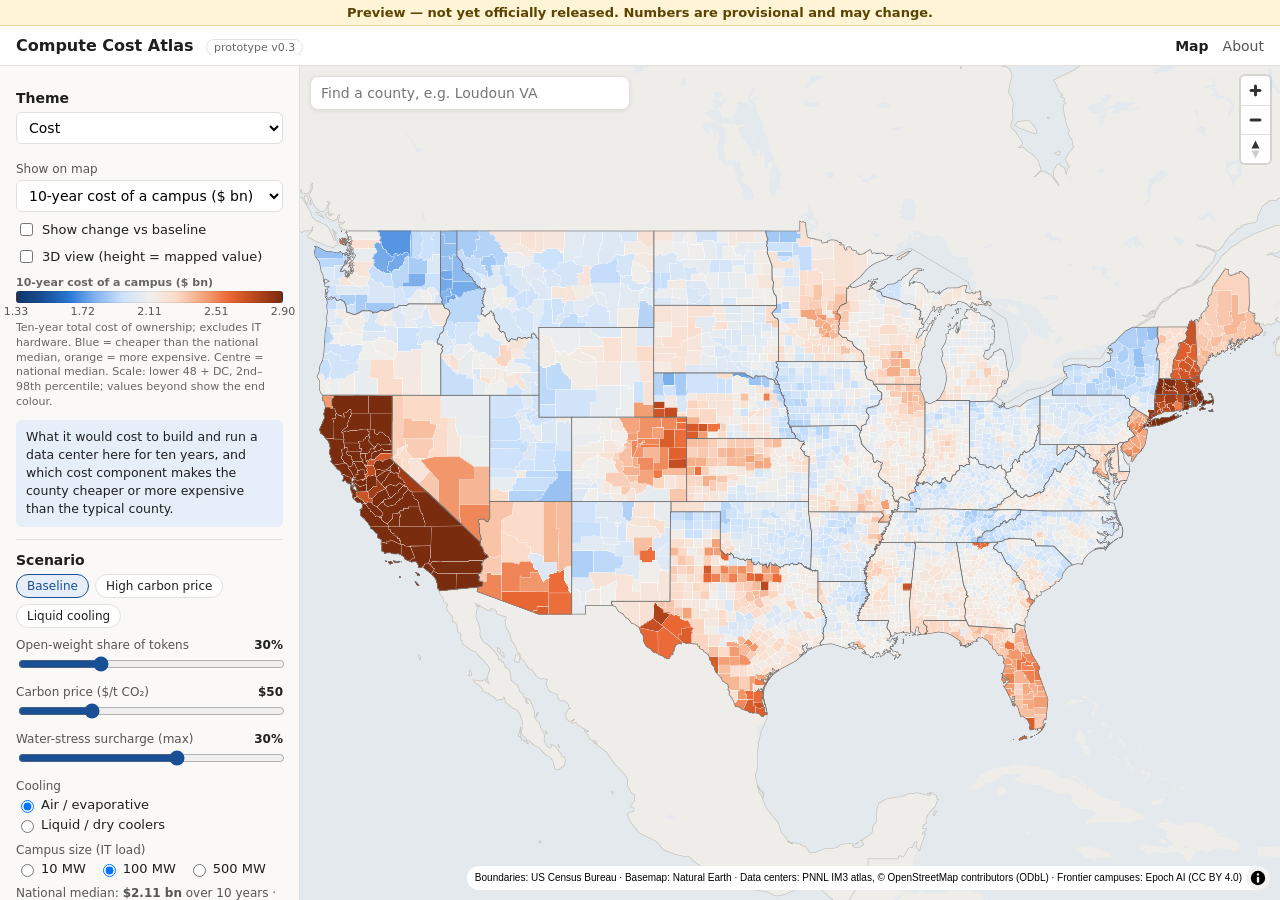
==== web/index.html @ 2be23744 "Compute Cost Atlas preview v0.3 (web only)" ====
<!doctype html>
<html lang="en">
<head>
  <meta charset="utf-8">
  <meta name="viewport" content="width=device-width, initial-scale=1">
  <meta name="robots" content="noindex, nofollow">
  <title>Compute Cost Atlas</title>
  <meta name="description" content="County-level cost, carbon and water of hosting an AI data center in the United States (research prototype v0.3).">
  <link rel="stylesheet" href="vendor/maplibre-gl-4.7.1/maplibre-gl.css">
  <link rel="stylesheet" href="style.css">
</head>
<body>
  <a class="skip" href="#controls">Skip to map settings</a>
  <div class="preview-banner" role="note">Preview — not yet officially released. Numbers are provisional and may change.</div>
  <header class="topbar">
    <div class="brand">
      <strong>Compute Cost Atlas</strong>
      <span class="tag">prototype v0.3</span>
    </div>
    <nav>
      <a href="index.html" aria-current="page">Map</a>
      <a href="about.html">About</a>
      <button id="toggle-controls" class="only-mobile" aria-expanded="false" aria-controls="controls">Settings</button>
    </nav>
  </header>

  <main class="layout">
    <aside id="controls" class="controls" aria-label="Map settings">
      <section>
        <label class="lbl" for="theme">Theme</label>
        <select id="theme"></select>
        <label class="lbl small" for="metric">Show on map</label>
        <select id="metric"></select>
        <fieldset id="vote-mode" class="seg vote-mode" hidden>
          <legend>Election (information only)</legend>
          <label><input type="radio" name="votemode" value="p2024" checked> 2024 presidential</label>
          <label><input type="radio" name="votemode" value="m2026"> 2026 midterm (U.S. House)</label>
          <label><input type="radio" name="votemode" value="change"> Change 2024 → 2026</label>
        </fieldset>
        <label class="check view-toggle"><input type="checkbox" id="diff-toggle"> Show change vs baseline</label>
        <div class="seg diff-mode" id="diff-mode" hidden>
          <label><input type="radio" name="diffmode" value="tcoPct" checked> 10-yr cost (%)</label>
          <label><input type="radio" name="diffmode" value="rank"> Percentile (points)</label>
        </div>
        <label class="check view-toggle"><input type="checkbox" id="extrude-toggle"> 3D view (height = mapped value)</label>
        <div id="legend" class="legend" aria-live="polite"></div>
        <p id="explainer" class="explainer"></p>
      </section>

      <section>
        <div class="lbl">Scenario</div>
        <div class="presets" role="group" aria-label="Scenario presets">
          <button data-preset="baseline" class="active">Baseline</button>
          <button data-preset="carbon">High carbon price</button>
          <button data-preset="liquid">Liquid cooling</button>
        </div>

        <label class="slider" for="openShare">Open-weight share of tokens <output id="openShare-out"></output>
          <input type="range" id="openShare" min="0" max="100" step="1"></label>
        <label class="slider" for="carbonPrice">Carbon price ($/t CO₂) <output id="carbonPrice-out"></output>
          <input type="range" id="carbonPrice" min="0" max="190" step="5"></label>
        <label class="slider" for="surchargeMax">Water-stress surcharge (max) <output id="surchargeMax-out"></output>
          <input type="range" id="surchargeMax" min="0" max="50" step="1"></label>

        <div class="lbl small">Cooling</div>
        <div class="seg" role="radiogroup" aria-label="Cooling">
          <label><input type="radio" name="cooling" value="air_evaporative" checked> Air / evaporative</label>
          <label><input type="radio" name="cooling" value="liquid_dry_coolers"> Liquid / dry coolers</label>
        </div>
        <div class="lbl small">Campus size (IT load)</div>
        <div class="seg" role="radiogroup" aria-label="Campus size">
          <label><input type="radio" name="mw" value="10"> 10 MW</label>
          <label><input type="radio" name="mw" value="100" checked> 100 MW</label>
          <label><input type="radio" name="mw" value="500"> 500 MW</label>
        </div>
        <p id="scenario-summary" class="note"></p>
      </section>

      <section>
        <div class="lbl">Layers</div>
        <label class="check"><input type="checkbox" id="layer-pnnl"> Data centers (PNNL IM3 atlas)</label>
        <label class="check"><input type="checkbox" id="layer-epoch"> Frontier AI campuses (Epoch AI)</label>
        <div id="layer-legend" class="layer-legend" hidden></div>
        <label class="check"><input type="checkbox" id="layer-cities"> Major cities (Natural Earth, US cities ≥ 250,000)</label>
        <div class="lbl small">Go to</div>
        <div class="seg jump">
          <button data-jump="l48">Lower 48</button><button data-jump="ak">Alaska</button><button data-jump="hi">Hawaii</button>
        </div>
      </section>

      <section>
        <div class="lbl">Data</div>
        <button id="download-scenario" class="link-btn">Download current scenario (CSV)</button>
        <a class="link-btn" href="data/counties_baseline.csv" download>Download baseline table (CSV, CC BY 4.0)</a>
        <a class="link-btn" href="data/counties_pnnl_odbl.csv" download>Download data-center counts (CSV, ODbL)</a>
        <p class="note">Licences (provisional) and sources: <a href="about.html#data">About &amp; methods</a>. Costs exclude IT hardware (servers, GPUs).</p>
      </section>
    </aside>

    <div class="mapwrap">
      <div id="map" role="region" aria-label="County map"></div>
      <div class="search" role="search">
        <input id="search" type="search" placeholder="Find a county, e.g. Loudoun VA" autocomplete="off"
               aria-label="Find a county" aria-autocomplete="list" aria-controls="search-results" aria-expanded="false">
        <ul id="search-results" role="listbox" hidden></ul>
      </div>
      <div id="map-legend" class="map-legend" aria-hidden="true"></div>
      <div id="tooltip" class="tooltip" hidden></div>
      <div id="loading" class="loading">Loading 3,144 counties…</div>
    </div>

    <aside id="profile" class="profile" hidden aria-live="polite"></aside>
  </main>

  <section id="compare" class="compare" hidden aria-label="County comparison"></section>

  <script src="vendor/maplibre-gl-4.7.1/maplibre-gl.js"></script>
  <script src="model.js"></script>
  <script src="app.js"></script>
</body>
</html>
---- web/vendor/maplibre-gl-4.7.1/maplibre-gl.css ----
.maplibregl-map{font:12px/20px Helvetica Neue,Arial,Helvetica,sans-serif;overflow:hidden;position:relative;-webkit-tap-highlight-color:rgb(0 0 0/0)}.maplibregl-canvas{left:0;position:absolute;top:0}.maplibregl-map:fullscreen{height:100%;width:100%}.maplibregl-ctrl-group button.maplibregl-ctrl-compass{touch-action:none}.maplibregl-canvas-container.maplibregl-interactive,.maplibregl-ctrl-group button.maplibregl-ctrl-compass{cursor:grab;-webkit-user-select:none;-moz-user-select:none;user-select:none}.maplibregl-canvas-container.maplibregl-interactive.maplibregl-track-pointer{cursor:pointer}.maplibregl-canvas-container.maplibregl-interactive:active,.maplibregl-ctrl-group button.maplibregl-ctrl-compass:active{cursor:grabbing}.maplibregl-canvas-container.maplibregl-touch-zoom-rotate,.maplibregl-canvas-container.maplibregl-touch-zoom-rotate .maplibregl-canvas{touch-action:pan-x pan-y}.maplibregl-canvas-container.maplibregl-touch-drag-pan,.maplibregl-canvas-container.maplibregl-touch-drag-pan .maplibregl-canvas{touch-action:pinch-zoom}.maplibregl-canvas-container.maplibregl-touch-zoom-rotate.maplibregl-touch-drag-pan,.maplibregl-canvas-container.maplibregl-touch-zoom-rotate.maplibregl-touch-drag-pan .maplibregl-canvas{touch-action:none}.maplibregl-canvas-container.maplibregl-touch-drag-pan.maplibregl-cooperative-gestures,.maplibregl-canvas-container.maplibregl-touch-drag-pan.maplibregl-cooperative-gestures .maplibregl-canvas{touch-action:pan-x pan-y}.maplibregl-ctrl-bottom-left,.maplibregl-ctrl-bottom-right,.maplibregl-ctrl-top-left,.maplibregl-ctrl-top-right{pointer-events:none;position:absolute;z-index:2}.maplibregl-ctrl-top-left{left:0;top:0}.maplibregl-ctrl-top-right{right:0;top:0}.maplibregl-ctrl-bottom-left{bottom:0;left:0}.maplibregl-ctrl-bottom-right{bottom:0;right:0}.maplibregl-ctrl{clear:both;pointer-events:auto;transform:translate(0)}.maplibregl-ctrl-top-left .maplibregl-ctrl{float:left;margin:10px 0 0 10px}.maplibregl-ctrl-top-right .maplibregl-ctrl{float:right;margin:10px 10px 0 0}.maplibregl-ctrl-bottom-left .maplibregl-ctrl{float:left;margin:0 0 10px 10px}.maplibregl-ctrl-bottom-right .maplibregl-ctrl{float:right;margin:0 10px 10px 0}.maplibregl-ctrl-group{background:#fff;border-radius:4px}.maplibregl-ctrl-group:not(:empty){box-shadow:0 0 0 2px rgba(0,0,0,.1)}@media (forced-colors:active){.maplibregl-ctrl-group:not(:empty){box-shadow:0 0 0 2px ButtonText}}.maplibregl-ctrl-group button{background-color:transparent;border:0;box-sizing:border-box;cursor:pointer;display:block;height:29px;outline:none;padding:0;width:29px}.maplibregl-ctrl-group button+button{border-top:1px solid #ddd}.maplibregl-ctrl button .maplibregl-ctrl-icon{background-position:50%;background-repeat:no-repeat;display:block;height:100%;width:100%}@media (forced-colors:active){.maplibregl-ctrl-icon{background-color:transparent}.maplibregl-ctrl-group button+button{border-top:1px solid ButtonText}}.maplibregl-ctrl button::-moz-focus-inner{border:0;padding:0}.maplibregl-ctrl-attrib-button:focus,.maplibregl-ctrl-group button:focus{box-shadow:0 0 2px 2px #0096ff}.maplibregl-ctrl button:disabled{cursor:not-allowed}.maplibregl-ctrl button:disabled .maplibregl-ctrl-icon{opacity:.25}.maplibregl-ctrl button:not(:disabled):hover{background-color:rgb(0 0 0/5%)}.maplibregl-ctrl-group button:focus:focus-visible{box-shadow:0 0 2px 2px #0096ff}.maplibregl-ctrl-group button:focus:not(:focus-visible){box-shadow:none}.maplibregl-ctrl-group button:focus:first-child{border-radius:4px 4px 0 0}.maplibregl-ctrl-group button:focus:last-child{border-radius:0 0 4px 4px}.maplibregl-ctrl-group button:focus:only-child{border-radius:inherit}.maplibregl-ctrl button.maplibregl-ctrl-zoom-out .maplibregl-ctrl-icon{background-image:url("data:image/svg+xml;charset=utf-8,%3Csvg xmlns='http://www.w3.org/2000/svg' width='29' height='29' fill='%23333' viewBox='0 0 29 29'%3E%3Cpath d='M10 13c-.75 0-1.5.75-1.5 1.5S9.25 16 10 16h9c.75 0 1.5-.75 1.5-1.5S19.75 13 19 13z'/%3E%3C/svg%3E")}.maplibregl-ctrl button.maplibregl-ctrl-zoom-in .maplibregl-ctrl-icon{background-image:url("data:image/svg+xml;charset=utf-8,%3Csvg xmlns='http://www.w3.org/2000/svg' width='29' height='29' fill='%23333' viewBox='0 0 29 29'%3E%3Cpath d='M14.5 8.5c-.75 0-1.5.75-1.5 1.5v3h-3c-.75 0-1.5.75-1.5 1.5S9.25 16 10 16h3v3c0 .75.75 1.5 1.5 1.5S16 19.75 16 19v-3h3c.75 0 1.5-.75 1.5-1.5S19.75 13 19 13h-3v-3c0-.75-.75-1.5-1.5-1.5'/%3E%3C/svg%3E")}@media (forced-colors:active){.maplibregl-ctrl button.maplibregl-ctrl-zoom-out .maplibregl-ctrl-icon{background-image:url("data:image/svg+xml;charset=utf-8,%3Csvg xmlns='http://www.w3.org/2000/svg' width='29' height='29' fill='%23fff' viewBox='0 0 29 29'%3E%3Cpath d='M10 13c-.75 0-1.5.75-1.5 1.5S9.25 16 10 16h9c.75 0 1.5-.75 1.5-1.5S19.75 13 19 13z'/%3E%3C/svg%3E")}.maplibregl-ctrl button.maplibregl-ctrl-zoom-in .maplibregl-ctrl-icon{background-image:url("data:image/svg+xml;charset=utf-8,%3Csvg xmlns='http://www.w3.org/2000/svg' width='29' height='29' fill='%23fff' viewBox='0 0 29 29'%3E%3Cpath d='M14.5 8.5c-.75 0-1.5.75-1.5 1.5v3h-3c-.75 0-1.5.75-1.5 1.5S9.25 16 10 16h3v3c0 .75.75 1.5 1.5 1.5S16 19.75 16 19v-3h3c.75 0 1.5-.75 1.5-1.5S19.75 13 19 13h-3v-3c0-.75-.75-1.5-1.5-1.5'/%3E%3C/svg%3E")}}@media (forced-colors:active) and (prefers-color-scheme:light){.maplibregl-ctrl button.maplibregl-ctrl-zoom-out .maplibregl-ctrl-icon{background-image:url("data:image/svg+xml;charset=utf-8,%3Csvg xmlns='http://www.w3.org/2000/svg' width='29' height='29' viewBox='0 0 29 29'%3E%3Cpath d='M10 13c-.75 0-1.5.75-1.5 1.5S9.25 16 10 16h9c.75 0 1.5-.75 1.5-1.5S19.75 13 19 13z'/%3E%3C/svg%3E")}.maplibregl-ctrl button.maplibregl-ctrl-zoom-in .maplibregl-ctrl-icon{background-image:url("data:image/svg+xml;charset=utf-8,%3Csvg xmlns='http://www.w3.org/2000/svg' width='29' height='29' viewBox='0 0 29 29'%3E%3Cpath d='M14.5 8.5c-.75 0-1.5.75-1.5 1.5v3h-3c-.75 0-1.5.75-1.5 1.5S9.25 16 10 16h3v3c0 .75.75 1.5 1.5 1.5S16 19.75 16 19v-3h3c.75 0 1.5-.75 1.5-1.5S19.75 13 19 13h-3v-3c0-.75-.75-1.5-1.5-1.5'/%3E%3C/svg%3E")}}.maplibregl-ctrl button.maplibregl-ctrl-fullscreen .maplibregl-ctrl-icon{background-image:url("data:image/svg+xml;charset=utf-8,%3Csvg xmlns='http://www.w3.org/2000/svg' width='29' height='29' fill='%23333' viewBox='0 0 29 29'%3E%3Cpath d='M24 16v5.5c0 1.75-.75 2.5-2.5 2.5H16v-1l3-1.5-4-5.5 1-1 5.5 4 1.5-3zM6 16l1.5 3 5.5-4 1 1-4 5.5 3 1.5v1H7.5C5.75 24 5 23.25 5 21.5V16zm7-11v1l-3 1.5 4 5.5-1 1-5.5-4L6 13H5V7.5C5 5.75 5.75 5 7.5 5zm11 2.5c0-1.75-.75-2.5-2.5-2.5H16v1l3 1.5-4 5.5 1 1 5.5-4 1.5 3h1z'/%3E%3C/svg%3E")}.maplibregl-ctrl button.maplibregl-ctrl-shrink .maplibregl-ctrl-icon{background-image:url("data:image/svg+xml;charset=utf-8,%3Csvg xmlns='http://www.w3.org/2000/svg' width='29' height='29' viewBox='0 0 29 29'%3E%3Cpath d='M18.5 16c-1.75 0-2.5.75-2.5 2.5V24h1l1.5-3 5.5 4 1-1-4-5.5 3-1.5v-1zM13 18.5c0-1.75-.75-2.5-2.5-2.5H5v1l3 1.5L4 24l1 1 5.5-4 1.5 3h1zm3-8c0 1.75.75 2.5 2.5 2.5H24v-1l-3-1.5L25 5l-1-1-5.5 4L17 5h-1zM10.5 13c1.75 0 2.5-.75 2.5-2.5V5h-1l-1.5 3L5 4 4 5l4 5.5L5 12v1z'/%3E%3C/svg%3E")}@media (forced-colors:active){.maplibregl-ctrl button.maplibregl-ctrl-fullscreen .maplibregl-ctrl-icon{background-image:url("data:image/svg+xml;charset=utf-8,%3Csvg xmlns='http://www.w3.org/2000/svg' width='29' height='29' fill='%23fff' viewBox='0 0 29 29'%3E%3Cpath d='M24 16v5.5c0 1.75-.75 2.5-2.5 2.5H16v-1l3-1.5-4-5.5 1-1 5.5 4 1.5-3zM6 16l1.5 3 5.5-4 1 1-4 5.5 3 1.5v1H7.5C5.75 24 5 23.25 5 21.5V16zm7-11v1l-3 1.5 4 5.5-1 1-5.5-4L6 13H5V7.5C5 5.75 5.75 5 7.5 5zm11 2.5c0-1.75-.75-2.5-2.5-2.5H16v1l3 1.5-4 5.5 1 1 5.5-4 1.5 3h1z'/%3E%3C/svg%3E")}.maplibregl-ctrl button.maplibregl-ctrl-shrink .maplibregl-ctrl-icon{background-image:url("data:image/svg+xml;charset=utf-8,%3Csvg xmlns='http://www.w3.org/2000/svg' width='29' height='29' fill='%23fff' viewBox='0 0 29 29'%3E%3Cpath d='M18.5 16c-1.75 0-2.5.75-2.5 2.5V24h1l1.5-3 5.5 4 1-1-4-5.5 3-1.5v-1zM13 18.5c0-1.75-.75-2.5-2.5-2.5H5v1l3 1.5L4 24l1 1 5.5-4 1.5 3h1zm3-8c0 1.75.75 2.5 2.5 2.5H24v-1l-3-1.5L25 5l-1-1-5.5 4L17 5h-1zM10.5 13c1.75 0 2.5-.75 2.5-2.5V5h-1l-1.5 3L5 4 4 5l4 5.5L5 12v1z'/%3E%3C/svg%3E")}}@media (forced-colors:active) and (prefers-color-scheme:light){.maplibregl-ctrl button.maplibregl-ctrl-fullscreen .maplibregl-ctrl-icon{background-image:url("data:image/svg+xml;charset=utf-8,%3Csvg xmlns='http://www.w3.org/2000/svg' width='29' height='29' viewBox='0 0 29 29'%3E%3Cpath d='M24 16v5.5c0 1.75-.75 2.5-2.5 2.5H16v-1l3-1.5-4-5.5 1-1 5.5 4 1.5-3zM6 16l1.5 3 5.5-4 1 1-4 5.5 3 1.5v1H7.5C5.75 24 5 23.25 5 21.5V16zm7-11v1l-3 1.5 4 5.5-1 1-5.5-4L6 13H5V7.5C5 5.75 5.75 5 7.5 5zm11 2.5c0-1.75-.75-2.5-2.5-2.5H16v1l3 1.5-4 5.5 1 1 5.5-4 1.5 3h1z'/%3E%3C/svg%3E")}.maplibregl-ctrl button.maplibregl-ctrl-shrink .maplibregl-ctrl-icon{background-image:url("data:image/svg+xml;charset=utf-8,%3Csvg xmlns='http://www.w3.org/2000/svg' width='29' height='29' viewBox='0 0 29 29'%3E%3Cpath d='M18.5 16c-1.75 0-2.5.75-2.5 2.5V24h1l1.5-3 5.5 4 1-1-4-5.5 3-1.5v-1zM13 18.5c0-1.75-.75-2.5-2.5-2.5H5v1l3 1.5L4 24l1 1 5.5-4 1.5 3h1zm3-8c0 1.75.75 2.5 2.5 2.5H24v-1l-3-1.5L25 5l-1-1-5.5 4L17 5h-1zM10.5 13c1.75 0 2.5-.75 2.5-2.5V5h-1l-1.5 3L5 4 4 5l4 5.5L5 12v1z'/%3E%3C/svg%3E")}}.maplibregl-ctrl button.maplibregl-ctrl-compass .maplibregl-ctrl-icon{background-image:url("data:image/svg+xml;charset=utf-8,%3Csvg xmlns='http://www.w3.org/2000/svg' width='29' height='29' fill='%23333' viewBox='0 0 29 29'%3E%3Cpath d='m10.5 14 4-8 4 8z'/%3E%3Cpath fill='%23ccc' d='m10.5 16 4 8 4-8z'/%3E%3C/svg%3E")}@media (forced-colors:active){.maplibregl-ctrl button.maplibregl-ctrl-compass .maplibregl-ctrl-icon{background-image:url("data:image/svg+xml;charset=utf-8,%3Csvg xmlns='http://www.w3.org/2000/svg' width='29' height='29' fill='%23fff' viewBox='0 0 29 29'%3E%3Cpath d='m10.5 14 4-8 4 8z'/%3E%3Cpath fill='%23ccc' d='m10.5 16 4 8 4-8z'/%3E%3C/svg%3E")}}@media (forced-colors:active) and (prefers-color-scheme:light){.maplibregl-ctrl button.maplibregl-ctrl-compass .maplibregl-ctrl-icon{background-image:url("data:image/svg+xml;charset=utf-8,%3Csvg xmlns='http://www.w3.org/2000/svg' width='29' height='29' viewBox='0 0 29 29'%3E%3Cpath d='m10.5 14 4-8 4 8z'/%3E%3Cpath fill='%23ccc' d='m10.5 16 4 8 4-8z'/%3E%3C/svg%3E")}}.maplibregl-ctrl button.maplibregl-ctrl-terrain .maplibregl-ctrl-icon{background-image:url("data:image/svg+xml;charset=utf-8,%3Csvg xmlns='http://www.w3.org/2000/svg' width='22' height='22' fill='%23333' viewBox='0 0 22 22'%3E%3Cpath d='m1.754 13.406 4.453-4.851 3.09 3.09 3.281 3.277.969-.969-3.309-3.312 3.844-4.121 6.148 6.886h1.082v-.855l-7.207-8.07-4.84 5.187L6.169 6.57l-5.48 5.965v.871ZM.688 16.844h20.625v1.375H.688Zm0 0'/%3E%3C/svg%3E")}.maplibregl-ctrl button.maplibregl-ctrl-terrain-enabled .maplibregl-ctrl-icon{background-image:url("data:image/svg+xml;charset=utf-8,%3Csvg xmlns='http://www.w3.org/2000/svg' width='22' height='22' fill='%2333b5e5' viewBox='0 0 22 22'%3E%3Cpath d='m1.754 13.406 4.453-4.851 3.09 3.09 3.281 3.277.969-.969-3.309-3.312 3.844-4.121 6.148 6.886h1.082v-.855l-7.207-8.07-4.84 5.187L6.169 6.57l-5.48 5.965v.871ZM.688 16.844h20.625v1.375H.688Zm0 0'/%3E%3C/svg%3E")}.maplibregl-ctrl button.maplibregl-ctrl-geolocate .maplibregl-ctrl-icon{background-image:url("data:image/svg+xml;charset=utf-8,%3Csvg xmlns='http://www.w3.org/2000/svg' width='29' height='29' fill='%23333' viewBox='0 0 20 20'%3E%3Cpath d='M10 4C9 4 9 5 9 5v.1A5 5 0 0 0 5.1 9H5s-1 0-1 1 1 1 1 1h.1A5 5 0 0 0 9 14.9v.1s0 1 1 1 1-1 1-1v-.1a5 5 0 0 0 3.9-3.9h.1s1 0 1-1-1-1-1-1h-.1A5 5 0 0 0 11 5.1V5s0-1-1-1m0 2.5a3.5 3.5 0 1 1 0 7 3.5 3.5 0 1 1 0-7'/%3E%3Ccircle cx='10' cy='10' r='2'/%3E%3C/svg%3E")}.maplibregl-ctrl button.maplibregl-ctrl-geolocate:disabled .maplibregl-ctrl-icon{background-image:url("data:image/svg+xml;charset=utf-8,%3Csvg xmlns='http://www.w3.org/2000/svg' width='29' height='29' fill='%23aaa' viewBox='0 0 20 20'%3E%3Cpath d='M10 4C9 4 9 5 9 5v.1A5 5 0 0 0 5.1 9H5s-1 0-1 1 1 1 1 1h.1A5 5 0 0 0 9 14.9v.1s0 1 1 1 1-1 1-1v-.1a5 5 0 0 0 3.9-3.9h.1s1 0 1-1-1-1-1-1h-.1A5 5 0 0 0 11 5.1V5s0-1-1-1m0 2.5a3.5 3.5 0 1 1 0 7 3.5 3.5 0 1 1 0-7'/%3E%3Ccircle cx='10' cy='10' r='2'/%3E%3Cpath fill='red' d='m14 5 1 1-9 9-1-1z'/%3E%3C/svg%3E")}.maplibregl-ctrl button.maplibregl-ctrl-geolocate.maplibregl-ctrl-geolocate-active .maplibregl-ctrl-icon{background-image:url("data:image/svg+xml;charset=utf-8,%3Csvg xmlns='http://www.w3.org/2000/svg' width='29' height='29' fill='%2333b5e5' viewBox='0 0 20 20'%3E%3Cpath d='M10 4C9 4 9 5 9 5v.1A5 5 0 0 0 5.1 9H5s-1 0-1 1 1 1 1 1h.1A5 5 0 0 0 9 14.9v.1s0 1 1 1 1-1 1-1v-.1a5 5 0 0 0 3.9-3.9h.1s1 0 1-1-1-1-1-1h-.1A5 5 0 0 0 11 5.1V5s0-1-1-1m0 2.5a3.5 3.5 0 1 1 0 7 3.5 3.5 0 1 1 0-7'/%3E%3Ccircle cx='10' cy='10' r='2'/%3E%3C/svg%3E")}.maplibregl-ctrl button.maplibregl-ctrl-geolocate.maplibregl-ctrl-geolocate-active-error .maplibregl-ctrl-icon{background-image:url("data:image/svg+xml;charset=utf-8,%3Csvg xmlns='http://www.w3.org/2000/svg' width='29' height='29' fill='%23e58978' viewBox='0 0 20 20'%3E%3Cpath d='M10 4C9 4 9 5 9 5v.1A5 5 0 0 0 5.1 9H5s-1 0-1 1 1 1 1 1h.1A5 5 0 0 0 9 14.9v.1s0 1 1 1 1-1 1-1v-.1a5 5 0 0 0 3.9-3.9h.1s1 0 1-1-1-1-1-1h-.1A5 5 0 0 0 11 5.1V5s0-1-1-1m0 2.5a3.5 3.5 0 1 1 0 7 3.5 3.5 0 1 1 0-7'/%3E%3Ccircle cx='10' cy='10' r='2'/%3E%3C/svg%3E")}.maplibregl-ctrl button.maplibregl-ctrl-geolocate.maplibregl-ctrl-geolocate-background .maplibregl-ctrl-icon{background-image:url("data:image/svg+xml;charset=utf-8,%3Csvg xmlns='http://www.w3.org/2000/svg' width='29' height='29' fill='%2333b5e5' viewBox='0 0 20 20'%3E%3Cpath d='M10 4C9 4 9 5 9 5v.1A5 5 0 0 0 5.1 9H5s-1 0-1 1 1 1 1 1h.1A5 5 0 0 0 9 14.9v.1s0 1 1 1 1-1 1-1v-.1a5 5 0 0 0 3.9-3.9h.1s1 0 1-1-1-1-1-1h-.1A5 5 0 0 0 11 5.1V5s0-1-1-1m0 2.5a3.5 3.5 0 1 1 0 7 3.5 3.5 0 1 1 0-7'/%3E%3C/svg%3E")}.maplibregl-ctrl button.maplibregl-ctrl-geolocate.maplibregl-ctrl-geolocate-background-error .maplibregl-ctrl-icon{background-image:url("data:image/svg+xml;charset=utf-8,%3Csvg xmlns='http://www.w3.org/2000/svg' width='29' height='29' fill='%23e54e33' viewBox='0 0 20 20'%3E%3Cpath d='M10 4C9 4 9 5 9 5v.1A5 5 0 0 0 5.1 9H5s-1 0-1 1 1 1 1 1h.1A5 5 0 0 0 9 14.9v.1s0 1 1 1 1-1 1-1v-.1a5 5 0 0 0 3.9-3.9h.1s1 0 1-1-1-1-1-1h-.1A5 5 0 0 0 11 5.1V5s0-1-1-1m0 2.5a3.5 3.5 0 1 1 0 7 3.5 3.5 0 1 1 0-7'/%3E%3C/svg%3E")}.maplibregl-ctrl button.maplibregl-ctrl-geolocate.maplibregl-ctrl-geolocate-waiting .maplibregl-ctrl-icon{animation:maplibregl-spin 2s linear infinite}@media (forced-colors:active){.maplibregl-ctrl button.maplibregl-ctrl-geolocate .maplibregl-ctrl-icon{background-image:url("data:image/svg+xml;charset=utf-8,%3Csvg xmlns='http://www.w3.org/2000/svg' width='29' height='29' fill='%23fff' viewBox='0 0 20 20'%3E%3Cpath d='M10 4C9 4 9 5 9 5v.1A5 5 0 0 0 5.1 9H5s-1 0-1 1 1 1 1 1h.1A5 5 0 0 0 9 14.9v.1s0 1 1 1 1-1 1-1v-.1a5 5 0 0 0 3.9-3.9h.1s1 0 1-1-1-1-1-1h-.1A5 5 0 0 0 11 5.1V5s0-1-1-1m0 2.5a3.5 3.5 0 1 1 0 7 3.5 3.5 0 1 1 0-7'/%3E%3Ccircle cx='10' cy='10' r='2'/%3E%3C/svg%3E")}.maplibregl-ctrl button.maplibregl-ctrl-geolocate:disabled .maplibregl-ctrl-icon{background-image:url("data:image/svg+xml;charset=utf-8,%3Csvg xmlns='http://www.w3.org/2000/svg' width='29' height='29' fill='%23999' viewBox='0 0 20 20'%3E%3Cpath d='M10 4C9 4 9 5 9 5v.1A5 5 0 0 0 5.1 9H5s-1 0-1 1 1 1 1 1h.1A5 5 0 0 0 9 14.9v.1s0 1 1 1 1-1 1-1v-.1a5 5 0 0 0 3.9-3.9h.1s1 0 1-1-1-1-1-1h-.1A5 5 0 0 0 11 5.1V5s0-1-1-1m0 2.5a3.5 3.5 0 1 1 0 7 3.5 3.5 0 1 1 0-7'/%3E%3Ccircle cx='10' cy='10' r='2'/%3E%3Cpath fill='red' d='m14 5 1 1-9 9-1-1z'/%3E%3C/svg%3E")}.maplibregl-ctrl button.maplibregl-ctrl-geolocate.maplibregl-ctrl-geolocate-active .maplibregl-ctrl-icon{background-image:url("data:image/svg+xml;charset=utf-8,%3Csvg xmlns='http://www.w3.org/2000/svg' width='29' height='29' fill='%2333b5e5' viewBox='0 0 20 20'%3E%3Cpath d='M10 4C9 4 9 5 9 5v.1A5 5 0 0 0 5.1 9H5s-1 0-1 1 1 1 1 1h.1A5 5 0 0 0 9 14.9v.1s0 1 1 1 1-1 1-1v-.1a5 5 0 0 0 3.9-3.9h.1s1 0 1-1-1-1-1-1h-.1A5 5 0 0 0 11 5.1V5s0-1-1-1m0 2.5a3.5 3.5 0 1 1 0 7 3.5 3.5 0 1 1 0-7'/%3E%3Ccircle cx='10' cy='10' r='2'/%3E%3C/svg%3E")}.maplibregl-ctrl button.maplibregl-ctrl-geolocate.maplibregl-ctrl-geolocate-active-error .maplibregl-ctrl-icon{background-image:url("data:image/svg+xml;charset=utf-8,%3Csvg xmlns='http://www.w3.org/2000/svg' width='29' height='29' fill='%23e58978' viewBox='0 0 20 20'%3E%3Cpath d='M10 4C9 4 9 5 9 5v.1A5 5 0 0 0 5.1 9H5s-1 0-1 1 1 1 1 1h.1A5 5 0 0 0 9 14.9v.1s0 1 1 1 1-1 1-1v-.1a5 5 0 0 0 3.9-3.9h.1s1 0 1-1-1-1-1-1h-.1A5 5 0 0 0 11 5.1V5s0-1-1-1m0 2.5a3.5 3.5 0 1 1 0 7 3.5 3.5 0 1 1 0-7'/%3E%3Ccircle cx='10' cy='10' r='2'/%3E%3C/svg%3E")}.maplibregl-ctrl button.maplibregl-ctrl-geolocate.maplibregl-ctrl-geolocate-background .maplibregl-ctrl-icon{background-image:url("data:image/svg+xml;charset=utf-8,%3Csvg xmlns='http://www.w3.org/2000/svg' width='29' height='29' fill='%2333b5e5' viewBox='0 0 20 20'%3E%3Cpath d='M10 4C9 4 9 5 9 5v.1A5 5 0 0 0 5.1 9H5s-1 0-1 1 1 1 1 1h.1A5 5 0 0 0 9 14.9v.1s0 1 1 1 1-1 1-1v-.1a5 5 0 0 0 3.9-3.9h.1s1 0 1-1-1-1-1-1h-.1A5 5 0 0 0 11 5.1V5s0-1-1-1m0 2.5a3.5 3.5 0 1 1 0 7 3.5 3.5 0 1 1 0-7'/%3E%3C/svg%3E")}.maplibregl-ctrl button.maplibregl-ctrl-geolocate.maplibregl-ctrl-geolocate-background-error .maplibregl-ctrl-icon{background-image:url("data:image/svg+xml;charset=utf-8,%3Csvg xmlns='http://www.w3.org/2000/svg' width='29' height='29' fill='%23e54e33' viewBox='0 0 20 20'%3E%3Cpath d='M10 4C9 4 9 5 9 5v.1A5 5 0 0 0 5.1 9H5s-1 0-1 1 1 1 1 1h.1A5 5 0 0 0 9 14.9v.1s0 1 1 1 1-1 1-1v-.1a5 5 0 0 0 3.9-3.9h.1s1 0 1-1-1-1-1-1h-.1A5 5 0 0 0 11 5.1V5s0-1-1-1m0 2.5a3.5 3.5 0 1 1 0 7 3.5 3.5 0 1 1 0-7'/%3E%3C/svg%3E")}}@media (forced-colors:active) and (prefers-color-scheme:light){.maplibregl-ctrl button.maplibregl-ctrl-geolocate .maplibregl-ctrl-icon{background-image:url("data:image/svg+xml;charset=utf-8,%3Csvg xmlns='http://www.w3.org/2000/svg' width='29' height='29' viewBox='0 0 20 20'%3E%3Cpath d='M10 4C9 4 9 5 9 5v.1A5 5 0 0 0 5.1 9H5s-1 0-1 1 1 1 1 1h.1A5 5 0 0 0 9 14.9v.1s0 1 1 1 1-1 1-1v-.1a5 5 0 0 0 3.9-3.9h.1s1 0 1-1-1-1-1-1h-.1A5 5 0 0 0 11 5.1V5s0-1-1-1m0 2.5a3.5 3.5 0 1 1 0 7 3.5 3.5 0 1 1 0-7'/%3E%3Ccircle cx='10' cy='10' r='2'/%3E%3C/svg%3E")}.maplibregl-ctrl button.maplibregl-ctrl-geolocate:disabled .maplibregl-ctrl-icon{background-image:url("data:image/svg+xml;charset=utf-8,%3Csvg xmlns='http://www.w3.org/2000/svg' width='29' height='29' fill='%23666' viewBox='0 0 20 20'%3E%3Cpath d='M10 4C9 4 9 5 9 5v.1A5 5 0 0 0 5.1 9H5s-1 0-1 1 1 1 1 1h.1A5 5 0 0 0 9 14.9v.1s0 1 1 1 1-1 1-1v-.1a5 5 0 0 0 3.9-3.9h.1s1 0 1-1-1-1-1-1h-.1A5 5 0 0 0 11 5.1V5s0-1-1-1m0 2.5a3.5 3.5 0 1 1 0 7 3.5 3.5 0 1 1 0-7'/%3E%3Ccircle cx='10' cy='10' r='2'/%3E%3Cpath fill='red' d='m14 5 1 1-9 9-1-1z'/%3E%3C/svg%3E")}}@keyframes maplibregl-spin{0%{transform:rotate(0deg)}to{transform:rotate(1turn)}}a.maplibregl-ctrl-logo{background-image:url("data:image/svg+xml;charset=utf-8,%3Csvg xmlns='http://www.w3.org/2000/svg' width='88' height='23' fill='none'%3E%3Cpath fill='%23000' fill-opacity='.4' fill-rule='evenodd' d='M17.408 16.796h-1.827l2.501-12.095h.198l3.324 6.533.988 2.19.988-2.19 3.258-6.533h.181l2.6 12.095h-1.81l-1.218-5.644-.362-1.71-.658 1.71-2.929 5.644h-.098l-2.914-5.644-.757-1.71-.345 1.71zm1.958-3.42-.726 3.663a1.255 1.255 0 0 1-1.232 1.011h-1.827a1.255 1.255 0 0 1-1.229-1.509l2.501-12.095a1.255 1.255 0 0 1 1.23-1.001h.197a1.25 1.25 0 0 1 1.12.685l3.19 6.273 3.125-6.263a1.25 1.25 0 0 1 1.123-.695h.181a1.255 1.255 0 0 1 1.227.991l1.443 6.71a5 5 0 0 1 .314-.787l.009-.016a4.6 4.6 0 0 1 1.777-1.887c.782-.46 1.668-.667 2.611-.667a4.6 4.6 0 0 1 1.7.32l.306.134c.21-.16.474-.256.759-.256h1.694a1.255 1.255 0 0 1 1.212.925 1.255 1.255 0 0 1 1.212-.925h1.711c.284 0 .545.094.755.252.613-.3 1.312-.45 2.075-.45 1.356 0 2.557.445 3.482 1.4q.47.48.763 1.064V4.701a1.255 1.255 0 0 1 1.255-1.255h1.86A1.255 1.255 0 0 1 54.44 4.7v9.194h2.217c.19 0 .37.043.532.118v-4.77c0-.356.147-.678.385-.906a2.42 2.42 0 0 1-.682-1.71c0-.665.267-1.253.735-1.7a2.45 2.45 0 0 1 1.722-.674 2.43 2.43 0 0 1 1.705.675q.318.302.504.683V4.7a1.255 1.255 0 0 1 1.255-1.255h1.744A1.255 1.255 0 0 1 65.812 4.7v3.335a4.8 4.8 0 0 1 1.526-.246c.938 0 1.817.214 2.59.69a4.47 4.47 0 0 1 1.67 1.743v-.98a1.255 1.255 0 0 1 1.256-1.256h1.777c.233 0 .451.064.639.174a3.4 3.4 0 0 1 1.567-.372c.346 0 .861.02 1.285.232a1.25 1.25 0 0 1 .689 1.004 4.7 4.7 0 0 1 .853-.588c.795-.44 1.675-.647 2.61-.647 1.385 0 2.65.39 3.525 1.396.836.938 1.168 2.173 1.168 3.528q-.001.515-.056 1.051a1.255 1.255 0 0 1-.947 1.09l.408.952a1.255 1.255 0 0 1-.477 1.552c-.418.268-.92.463-1.458.612-.613.171-1.304.244-2.049.244-1.06 0-2.043-.207-2.886-.698l-.015-.008c-.798-.48-1.419-1.135-1.818-1.963l-.004-.008a5.8 5.8 0 0 1-.548-2.512q0-.429.053-.843a1.3 1.3 0 0 1-.333-.086l-.166-.004c-.223 0-.426.062-.643.228-.03.024-.142.139-.142.59v3.883a1.255 1.255 0 0 1-1.256 1.256h-1.777a1.255 1.255 0 0 1-1.256-1.256V15.69l-.032.057a4.8 4.8 0 0 1-1.86 1.833 5.04 5.04 0 0 1-2.484.634 4.5 4.5 0 0 1-1.935-.424 1.25 1.25 0 0 1-.764.258h-1.71a1.255 1.255 0 0 1-1.256-1.255V7.687a2.4 2.4 0 0 1-.428.625c.253.23.412.561.412.93v7.553a1.255 1.255 0 0 1-1.256 1.255h-1.843a1.25 1.25 0 0 1-.894-.373c-.228.23-.544.373-.894.373H51.32a1.255 1.255 0 0 1-1.256-1.255v-1.251l-.061.117a4.7 4.7 0 0 1-1.782 1.884 4.77 4.77 0 0 1-2.485.67 5.6 5.6 0 0 1-1.485-.188l.009 2.764a1.255 1.255 0 0 1-1.255 1.259h-1.729a1.255 1.255 0 0 1-1.255-1.255v-3.537a1.255 1.255 0 0 1-1.167.793h-1.679a1.25 1.25 0 0 1-.77-.263 4.5 4.5 0 0 1-1.945.429c-.885 0-1.724-.21-2.495-.632l-.017-.01a5 5 0 0 1-1.081-.836 1.255 1.255 0 0 1-1.254 1.312h-1.81a1.255 1.255 0 0 1-1.228-.99l-.782-3.625-2.044 3.939a1.25 1.25 0 0 1-1.115.676h-.098a1.25 1.25 0 0 1-1.116-.68l-2.061-3.994zM35.92 16.63l.207-.114.223-.15q.493-.356.735-.785l.061-.118.033 1.332h1.678V9.242h-1.694l-.033 1.267q-.133-.329-.526-.658l-.032-.028a3.2 3.2 0 0 0-.668-.428l-.27-.12a3.3 3.3 0 0 0-1.235-.23q-1.136-.001-1.974.493a3.36 3.36 0 0 0-1.3 1.382q-.445.89-.444 2.074 0 1.2.51 2.107a3.8 3.8 0 0 0 1.382 1.381 3.9 3.9 0 0 0 1.893.477q.795 0 1.455-.33zm-2.789-5.38q-.576.675-.575 1.762 0 1.102.559 1.794.576.675 1.645.675a2.25 2.25 0 0 0 .934-.19 2.2 2.2 0 0 0 .468-.29l.178-.161a2.2 2.2 0 0 0 .397-.561q.244-.5.244-1.15v-.115q0-.708-.296-1.267l-.043-.077a2.2 2.2 0 0 0-.633-.709l-.13-.086-.047-.028a2.1 2.1 0 0 0-1.073-.285q-1.052 0-1.629.692zm2.316 2.706c.163-.17.28-.407.28-.83v-.114c0-.292-.06-.508-.15-.68a.96.96 0 0 0-.353-.389.85.85 0 0 0-.464-.127c-.4 0-.56.114-.664.239l-.01.012c-.148.174-.275.45-.275.945 0 .506.122.801.27.99.097.11.266.224.68.224.303 0 .504-.09.687-.269zm7.545 1.705a2.6 2.6 0 0 0 .331.423q.319.33.755.548l.173.074q.65.255 1.49.255 1.02 0 1.844-.493a3.45 3.45 0 0 0 1.316-1.4q.493-.904.493-2.089 0-1.909-.988-2.913-.988-1.02-2.584-1.02-.898 0-1.575.347a3 3 0 0 0-.415.262l-.199.166a3.4 3.4 0 0 0-.64.82V9.242h-1.712v11.553h1.729l-.017-5.134zm.53-1.138q.206.29.48.5l.155.11.053.034q.51.296 1.119.297 1.07 0 1.645-.675.577-.69.576-1.762 0-1.119-.576-1.777-.558-.675-1.645-.675-.435 0-.835.16a2 2 0 0 0-.284.136 2 2 0 0 0-.363.254 2.2 2.2 0 0 0-.46.569l-.082.162a2.6 2.6 0 0 0-.213 1.072v.115q0 .707.296 1.267l.135.211zm.964-.818a1.1 1.1 0 0 0 .367.385.94.94 0 0 0 .476.118c.423 0 .59-.117.687-.23.159-.194.28-.478.28-.95 0-.53-.133-.8-.266-.952l-.021-.025c-.078-.094-.231-.221-.68-.221a1 1 0 0 0-.503.135l-.012.007a.86.86 0 0 0-.335.343c-.073.133-.132.324-.132.614v.115a1.4 1.4 0 0 0 .14.66zm15.7-6.222q.347-.346.346-.856a1.05 1.05 0 0 0-.345-.79 1.18 1.18 0 0 0-.84-.329q-.51 0-.855.33a1.05 1.05 0 0 0-.346.79q0 .51.346.855.345.346.856.346.51 0 .839-.346zm4.337 9.314.033-1.332q.191.403.59.747l.098.081a4 4 0 0 0 .316.224l.223.122a3.2 3.2 0 0 0 1.44.322 3.8 3.8 0 0 0 1.875-.477 3.5 3.5 0 0 0 1.382-1.366q.527-.89.526-2.09 0-1.184-.444-2.073a3.24 3.24 0 0 0-1.283-1.399q-.823-.51-1.942-.51a3.5 3.5 0 0 0-1.527.344l-.086.043-.165.09a3 3 0 0 0-.33.214q-.432.315-.656.707a2 2 0 0 0-.099.198l.082-1.283V4.701h-1.744v12.095zm.473-2.509a2.5 2.5 0 0 0 .566.7q.117.098.245.18l.144.08a2.1 2.1 0 0 0 .975.232q1.07 0 1.645-.675.576-.69.576-1.778 0-1.102-.576-1.777-.56-.691-1.645-.692a2.2 2.2 0 0 0-1.015.235q-.22.113-.415.282l-.15.142a2.1 2.1 0 0 0-.42.594q-.223.479-.223 1.1v.115q0 .705.293 1.26zm2.616-.293c.157-.191.28-.479.28-.967 0-.51-.13-.79-.276-.961l-.021-.026c-.082-.1-.232-.225-.67-.225a.87.87 0 0 0-.681.279l-.012.011c-.154.155-.274.38-.274.807v.115c0 .285.057.499.144.669a1.1 1.1 0 0 0 .367.405c.137.082.28.123.455.123.423 0 .59-.118.686-.23zm8.266-3.013q.345-.13.724-.14l.069-.002q.493 0 .642.099l.247-1.794q-.196-.099-.717-.099a2.3 2.3 0 0 0-.545.063 2 2 0 0 0-.411.148 2.2 2.2 0 0 0-.4.249 2.5 2.5 0 0 0-.485.499 2.7 2.7 0 0 0-.32.581l-.05.137v-1.48h-1.778v7.553h1.777v-3.884q0-.546.159-.943a1.5 1.5 0 0 1 .466-.636 2.5 2.5 0 0 1 .399-.253 2 2 0 0 1 .224-.099zm9.784 2.656.05-.922q0-1.743-.856-2.698-.838-.97-2.584-.97-1.119-.001-2.007.493a3.46 3.46 0 0 0-1.4 1.382q-.493.906-.493 2.106 0 1.07.428 1.975.428.89 1.332 1.432.906.526 2.255.526.973 0 1.668-.185l.044-.012.135-.04q.613-.184.984-.421l-.542-1.267q-.3.162-.642.274l-.297.087q-.51.131-1.3.131-.954 0-1.497-.444a1.6 1.6 0 0 1-.192-.193q-.366-.44-.512-1.234l-.004-.021zm-5.427-1.256-.003.022h3.752v-.138q-.011-.727-.288-1.118a1 1 0 0 0-.156-.176q-.46-.428-1.316-.428-.986 0-1.494.604-.379.45-.494 1.234zm-27.053 2.77V4.7h-1.86v12.095h5.333V15.15zm7.103-5.908v7.553h-1.843V9.242h1.843z'/%3E%3Cpath fill='%23fff' d='m19.63 11.151-.757-1.71-.345 1.71-1.12 5.644h-1.827L18.083 4.7h.197l3.325 6.533.988 2.19.988-2.19L26.839 4.7h.181l2.6 12.095h-1.81l-1.218-5.644-.362-1.71-.658 1.71-2.93 5.644h-.098l-2.913-5.644zm14.836 5.81q-1.02 0-1.893-.478a3.8 3.8 0 0 1-1.381-1.382q-.51-.906-.51-2.106 0-1.185.444-2.074a3.36 3.36 0 0 1 1.3-1.382q.839-.494 1.974-.494a3.3 3.3 0 0 1 1.234.231 3.3 3.3 0 0 1 .97.575q.396.33.527.659l.033-1.267h1.694v7.553H37.18l-.033-1.332q-.279.593-1.02 1.053a3.17 3.17 0 0 1-1.662.444zm.296-1.482q.938 0 1.58-.642.642-.66.642-1.711v-.115q0-.708-.296-1.267a2.2 2.2 0 0 0-.807-.872 2.1 2.1 0 0 0-1.119-.313q-1.053 0-1.629.692-.575.675-.575 1.76 0 1.103.559 1.795.577.675 1.645.675zm6.521-6.237h1.711v1.4q.906-1.597 2.83-1.597 1.596 0 2.584 1.02.988 1.005.988 2.914 0 1.185-.493 2.09a3.46 3.46 0 0 1-1.316 1.399 3.5 3.5 0 0 1-1.844.493q-.954 0-1.662-.329a2.67 2.67 0 0 1-1.086-.97l.017 5.134h-1.728zm4.048 6.22q1.07 0 1.645-.674.577-.69.576-1.762 0-1.119-.576-1.777-.558-.675-1.645-.675-.592 0-1.12.296-.51.28-.822.823-.296.527-.296 1.234v.115q0 .708.296 1.267.313.543.823.855.51.296 1.119.297z'/%3E%3Cpath fill='%23e1e3e9' d='M51.325 4.7h1.86v10.45h3.473v1.646h-5.333zm7.12 4.542h1.843v7.553h-1.843zm.905-1.415a1.16 1.16 0 0 1-.856-.346 1.17 1.17 0 0 1-.346-.856 1.05 1.05 0 0 1 .346-.79q.346-.329.856-.329.494 0 .839.33a1.05 1.05 0 0 1 .345.79 1.16 1.16 0 0 1-.345.855q-.33.346-.84.346zm7.875 9.133a3.17 3.17 0 0 1-1.662-.444q-.723-.46-1.004-1.053l-.033 1.332h-1.71V4.701h1.743v4.657l-.082 1.283q.279-.658 1.086-1.119a3.5 3.5 0 0 1 1.778-.477q1.119 0 1.942.51a3.24 3.24 0 0 1 1.283 1.4q.445.888.444 2.072 0 1.201-.526 2.09a3.5 3.5 0 0 1-1.382 1.366 3.8 3.8 0 0 1-1.876.477zm-.296-1.481q1.069 0 1.645-.675.577-.69.577-1.778 0-1.102-.577-1.776-.56-.691-1.645-.692a2.12 2.12 0 0 0-1.58.659q-.642.641-.642 1.694v.115q0 .71.296 1.267a2.4 2.4 0 0 0 .807.872 2.1 2.1 0 0 0 1.119.313zm5.927-6.237h1.777v1.481q.263-.757.856-1.217a2.14 2.14 0 0 1 1.349-.46q.527 0 .724.098l-.247 1.794q-.149-.099-.642-.099-.774 0-1.416.494-.626.493-.626 1.58v3.883h-1.777V9.242zm9.534 7.718q-1.35 0-2.255-.526-.904-.543-1.332-1.432a4.6 4.6 0 0 1-.428-1.975q0-1.2.493-2.106a3.46 3.46 0 0 1 1.4-1.382q.889-.495 2.007-.494 1.744 0 2.584.97.855.956.856 2.7 0 .444-.05.92h-5.43q.18 1.005.708 1.45.542.443 1.497.443.79 0 1.3-.131a4 4 0 0 0 .938-.362l.542 1.267q-.411.263-1.119.46-.708.198-1.711.197zm1.596-4.558q.016-1.02-.444-1.432-.46-.428-1.316-.428-1.728 0-1.991 1.86z'/%3E%3Cpath d='M5.074 15.948a.484.657 0 0 0-.486.659v1.84a.484.657 0 0 0 .486.659h4.101a.484.657 0 0 0 .486-.659v-1.84a.484.657 0 0 0-.486-.659zm3.56 1.16H5.617v.838h3.017z' style='fill:%23fff;fill-rule:evenodd;stroke-width:1.03600001'/%3E%3Cg style='stroke-width:1.12603545'%3E%3Cpath d='M-9.408-1.416c-3.833-.025-7.056 2.912-7.08 6.615-.02 3.08 1.653 4.832 3.107 6.268.903.892 1.721 1.74 2.32 2.902l-.525-.004c-.543-.003-.992.304-1.24.639a1.87 1.87 0 0 0-.362 1.121l-.011 1.877c-.003.402.104.787.347 1.125.244.338.688.653 1.23.656l4.142.028c.542.003.99-.306 1.238-.641a1.87 1.87 0 0 0 .363-1.121l.012-1.875a1.87 1.87 0 0 0-.348-1.127c-.243-.338-.688-.653-1.23-.656l-.518-.004c.597-1.145 1.425-1.983 2.348-2.87 1.473-1.414 3.18-3.149 3.2-6.226-.016-3.59-2.923-6.684-6.993-6.707m-.006 1.1v.002c3.274.02 5.92 2.532 5.9 5.6-.017 2.706-1.39 4.026-2.863 5.44-1.034.994-2.118 2.033-2.814 3.633-.018.041-.052.055-.075.065q-.013.004-.02.01a.34.34 0 0 1-.226.084.34.34 0 0 1-.224-.086l-.092-.077c-.699-1.615-1.768-2.669-2.781-3.67-1.454-1.435-2.797-2.762-2.78-5.478.02-3.067 2.7-5.545 5.975-5.523m-.02 2.826c-1.62-.01-2.944 1.315-2.955 2.96-.01 1.646 1.295 2.988 2.916 2.999h.002c1.621.01 2.943-1.316 2.953-2.961.011-1.646-1.294-2.988-2.916-2.998m-.005 1.1c1.017.006 1.829.83 1.822 1.89s-.83 1.874-1.848 1.867c-1.018-.006-1.829-.83-1.822-1.89s.83-1.874 1.848-1.868m-2.155 11.857 4.14.025c.271.002.49.305.487.676l-.013 1.875c-.003.37-.224.67-.495.668l-4.14-.025c-.27-.002-.487-.306-.485-.676l.012-1.875c.003-.37.224-.67.494-.668' style='color:%23000;font-style:normal;font-variant:normal;font-weight:400;font-stretch:normal;font-size:medium;line-height:normal;font-family:sans-serif;font-variant-ligatures:normal;font-variant-position:normal;font-variant-caps:normal;font-variant-numeric:normal;font-variant-alternates:normal;font-feature-settings:normal;text-indent:0;text-align:start;text-decoration:none;text-decoration-line:none;text-decoration-style:solid;text-decoration-color:%23000;letter-spacing:normal;word-spacing:normal;text-transform:none;writing-mode:lr-tb;direction:ltr;text-orientation:mixed;dominant-baseline:auto;baseline-shift:baseline;text-anchor:start;white-space:normal;shape-padding:0;clip-rule:evenodd;display:inline;overflow:visible;visibility:visible;opacity:1;isolation:auto;mix-blend-mode:normal;color-interpolation:sRGB;color-interpolation-filters:linearRGB;solid-color:%23000;solid-opacity:1;vector-effect:none;fill:%23000;fill-opacity:.4;fill-rule:evenodd;stroke:none;stroke-width:2.47727823;stroke-linecap:butt;stroke-linejoin:miter;stroke-miterlimit:4;stroke-dasharray:none;stroke-dashoffset:0;stroke-opacity:1;color-rendering:auto;image-rendering:auto;shape-rendering:auto;text-rendering:auto' transform='translate(15.553 2.85)scale(.88807)'/%3E%3Cpath d='M-9.415-.316C-12.69-.338-15.37 2.14-15.39 5.207c-.017 2.716 1.326 4.041 2.78 5.477 1.013 1 2.081 2.055 2.78 3.67l.092.076a.34.34 0 0 0 .225.086.34.34 0 0 0 .227-.083l.019-.01c.022-.009.057-.024.074-.064.697-1.6 1.78-2.64 2.814-3.634 1.473-1.414 2.847-2.733 2.864-5.44.02-3.067-2.627-5.58-5.901-5.601m-.057 8.784c1.621.011 2.944-1.315 2.955-2.96.01-1.646-1.295-2.988-2.916-2.999-1.622-.01-2.945 1.315-2.955 2.96s1.295 2.989 2.916 3' style='clip-rule:evenodd;fill:%23e1e3e9;fill-opacity:1;fill-rule:evenodd;stroke:none;stroke-width:2.47727823;stroke-miterlimit:4;stroke-dasharray:none;stroke-opacity:.4' transform='translate(15.553 2.85)scale(.88807)'/%3E%3Cpath d='M-11.594 15.465c-.27-.002-.492.297-.494.668l-.012 1.876c-.003.371.214.673.485.675l4.14.027c.271.002.492-.298.495-.668l.012-1.877c.003-.37-.215-.672-.485-.674z' style='clip-rule:evenodd;fill:%23fff;fill-opacity:1;fill-rule:evenodd;stroke:none;stroke-width:2.47727823;stroke-miterlimit:4;stroke-dasharray:none;stroke-opacity:.4' transform='translate(15.553 2.85)scale(.88807)'/%3E%3C/g%3E%3C/svg%3E");background-repeat:no-repeat;cursor:pointer;display:block;height:23px;margin:0 0 -4px -4px;overflow:hidden;width:88px}a.maplibregl-ctrl-logo.maplibregl-compact{width:14px}@media (forced-colors:active){a.maplibregl-ctrl-logo{background-color:transparent;background-image:url("data:image/svg+xml;charset=utf-8,%3Csvg xmlns='http://www.w3.org/2000/svg' width='88' height='23' fill='none'%3E%3Cpath fill='%23000' fill-opacity='.4' fill-rule='evenodd' d='M17.408 16.796h-1.827l2.501-12.095h.198l3.324 6.533.988 2.19.988-2.19 3.258-6.533h.181l2.6 12.095h-1.81l-1.218-5.644-.362-1.71-.658 1.71-2.929 5.644h-.098l-2.914-5.644-.757-1.71-.345 1.71zm1.958-3.42-.726 3.663a1.255 1.255 0 0 1-1.232 1.011h-1.827a1.255 1.255 0 0 1-1.229-1.509l2.501-12.095a1.255 1.255 0 0 1 1.23-1.001h.197a1.25 1.25 0 0 1 1.12.685l3.19 6.273 3.125-6.263a1.25 1.25 0 0 1 1.123-.695h.181a1.255 1.255 0 0 1 1.227.991l1.443 6.71a5 5 0 0 1 .314-.787l.009-.016a4.6 4.6 0 0 1 1.777-1.887c.782-.46 1.668-.667 2.611-.667a4.6 4.6 0 0 1 1.7.32l.306.134c.21-.16.474-.256.759-.256h1.694a1.255 1.255 0 0 1 1.212.925 1.255 1.255 0 0 1 1.212-.925h1.711c.284 0 .545.094.755.252.613-.3 1.312-.45 2.075-.45 1.356 0 2.557.445 3.482 1.4q.47.48.763 1.064V4.701a1.255 1.255 0 0 1 1.255-1.255h1.86A1.255 1.255 0 0 1 54.44 4.7v9.194h2.217c.19 0 .37.043.532.118v-4.77c0-.356.147-.678.385-.906a2.42 2.42 0 0 1-.682-1.71c0-.665.267-1.253.735-1.7a2.45 2.45 0 0 1 1.722-.674 2.43 2.43 0 0 1 1.705.675q.318.302.504.683V4.7a1.255 1.255 0 0 1 1.255-1.255h1.744A1.255 1.255 0 0 1 65.812 4.7v3.335a4.8 4.8 0 0 1 1.526-.246c.938 0 1.817.214 2.59.69a4.47 4.47 0 0 1 1.67 1.743v-.98a1.255 1.255 0 0 1 1.256-1.256h1.777c.233 0 .451.064.639.174a3.4 3.4 0 0 1 1.567-.372c.346 0 .861.02 1.285.232a1.25 1.25 0 0 1 .689 1.004 4.7 4.7 0 0 1 .853-.588c.795-.44 1.675-.647 2.61-.647 1.385 0 2.65.39 3.525 1.396.836.938 1.168 2.173 1.168 3.528q-.001.515-.056 1.051a1.255 1.255 0 0 1-.947 1.09l.408.952a1.255 1.255 0 0 1-.477 1.552c-.418.268-.92.463-1.458.612-.613.171-1.304.244-2.049.244-1.06 0-2.043-.207-2.886-.698l-.015-.008c-.798-.48-1.419-1.135-1.818-1.963l-.004-.008a5.8 5.8 0 0 1-.548-2.512q0-.429.053-.843a1.3 1.3 0 0 1-.333-.086l-.166-.004c-.223 0-.426.062-.643.228-.03.024-.142.139-.142.59v3.883a1.255 1.255 0 0 1-1.256 1.256h-1.777a1.255 1.255 0 0 1-1.256-1.256V15.69l-.032.057a4.8 4.8 0 0 1-1.86 1.833 5.04 5.04 0 0 1-2.484.634 4.5 4.5 0 0 1-1.935-.424 1.25 1.25 0 0 1-.764.258h-1.71a1.255 1.255 0 0 1-1.256-1.255V7.687a2.4 2.4 0 0 1-.428.625c.253.23.412.561.412.93v7.553a1.255 1.255 0 0 1-1.256 1.255h-1.843a1.25 1.25 0 0 1-.894-.373c-.228.23-.544.373-.894.373H51.32a1.255 1.255 0 0 1-1.256-1.255v-1.251l-.061.117a4.7 4.7 0 0 1-1.782 1.884 4.77 4.77 0 0 1-2.485.67 5.6 5.6 0 0 1-1.485-.188l.009 2.764a1.255 1.255 0 0 1-1.255 1.259h-1.729a1.255 1.255 0 0 1-1.255-1.255v-3.537a1.255 1.255 0 0 1-1.167.793h-1.679a1.25 1.25 0 0 1-.77-.263 4.5 4.5 0 0 1-1.945.429c-.885 0-1.724-.21-2.495-.632l-.017-.01a5 5 0 0 1-1.081-.836 1.255 1.255 0 0 1-1.254 1.312h-1.81a1.255 1.255 0 0 1-1.228-.99l-.782-3.625-2.044 3.939a1.25 1.25 0 0 1-1.115.676h-.098a1.25 1.25 0 0 1-1.116-.68l-2.061-3.994zM35.92 16.63l.207-.114.223-.15q.493-.356.735-.785l.061-.118.033 1.332h1.678V9.242h-1.694l-.033 1.267q-.133-.329-.526-.658l-.032-.028a3.2 3.2 0 0 0-.668-.428l-.27-.12a3.3 3.3 0 0 0-1.235-.23q-1.136-.001-1.974.493a3.36 3.36 0 0 0-1.3 1.382q-.445.89-.444 2.074 0 1.2.51 2.107a3.8 3.8 0 0 0 1.382 1.381 3.9 3.9 0 0 0 1.893.477q.795 0 1.455-.33zm-2.789-5.38q-.576.675-.575 1.762 0 1.102.559 1.794.576.675 1.645.675a2.25 2.25 0 0 0 .934-.19 2.2 2.2 0 0 0 .468-.29l.178-.161a2.2 2.2 0 0 0 .397-.561q.244-.5.244-1.15v-.115q0-.708-.296-1.267l-.043-.077a2.2 2.2 0 0 0-.633-.709l-.13-.086-.047-.028a2.1 2.1 0 0 0-1.073-.285q-1.052 0-1.629.692zm2.316 2.706c.163-.17.28-.407.28-.83v-.114c0-.292-.06-.508-.15-.68a.96.96 0 0 0-.353-.389.85.85 0 0 0-.464-.127c-.4 0-.56.114-.664.239l-.01.012c-.148.174-.275.45-.275.945 0 .506.122.801.27.99.097.11.266.224.68.224.303 0 .504-.09.687-.269zm7.545 1.705a2.6 2.6 0 0 0 .331.423q.319.33.755.548l.173.074q.65.255 1.49.255 1.02 0 1.844-.493a3.45 3.45 0 0 0 1.316-1.4q.493-.904.493-2.089 0-1.909-.988-2.913-.988-1.02-2.584-1.02-.898 0-1.575.347a3 3 0 0 0-.415.262l-.199.166a3.4 3.4 0 0 0-.64.82V9.242h-1.712v11.553h1.729l-.017-5.134zm.53-1.138q.206.29.48.5l.155.11.053.034q.51.296 1.119.297 1.07 0 1.645-.675.577-.69.576-1.762 0-1.119-.576-1.777-.558-.675-1.645-.675-.435 0-.835.16a2 2 0 0 0-.284.136 2 2 0 0 0-.363.254 2.2 2.2 0 0 0-.46.569l-.082.162a2.6 2.6 0 0 0-.213 1.072v.115q0 .707.296 1.267l.135.211zm.964-.818a1.1 1.1 0 0 0 .367.385.94.94 0 0 0 .476.118c.423 0 .59-.117.687-.23.159-.194.28-.478.28-.95 0-.53-.133-.8-.266-.952l-.021-.025c-.078-.094-.231-.221-.68-.221a1 1 0 0 0-.503.135l-.012.007a.86.86 0 0 0-.335.343c-.073.133-.132.324-.132.614v.115a1.4 1.4 0 0 0 .14.66zm15.7-6.222q.347-.346.346-.856a1.05 1.05 0 0 0-.345-.79 1.18 1.18 0 0 0-.84-.329q-.51 0-.855.33a1.05 1.05 0 0 0-.346.79q0 .51.346.855.345.346.856.346.51 0 .839-.346zm4.337 9.314.033-1.332q.191.403.59.747l.098.081a4 4 0 0 0 .316.224l.223.122a3.2 3.2 0 0 0 1.44.322 3.8 3.8 0 0 0 1.875-.477 3.5 3.5 0 0 0 1.382-1.366q.527-.89.526-2.09 0-1.184-.444-2.073a3.24 3.24 0 0 0-1.283-1.399q-.823-.51-1.942-.51a3.5 3.5 0 0 0-1.527.344l-.086.043-.165.09a3 3 0 0 0-.33.214q-.432.315-.656.707a2 2 0 0 0-.099.198l.082-1.283V4.701h-1.744v12.095zm.473-2.509a2.5 2.5 0 0 0 .566.7q.117.098.245.18l.144.08a2.1 2.1 0 0 0 .975.232q1.07 0 1.645-.675.576-.69.576-1.778 0-1.102-.576-1.777-.56-.691-1.645-.692a2.2 2.2 0 0 0-1.015.235q-.22.113-.415.282l-.15.142a2.1 2.1 0 0 0-.42.594q-.223.479-.223 1.1v.115q0 .705.293 1.26zm2.616-.293c.157-.191.28-.479.28-.967 0-.51-.13-.79-.276-.961l-.021-.026c-.082-.1-.232-.225-.67-.225a.87.87 0 0 0-.681.279l-.012.011c-.154.155-.274.38-.274.807v.115c0 .285.057.499.144.669a1.1 1.1 0 0 0 .367.405c.137.082.28.123.455.123.423 0 .59-.118.686-.23zm8.266-3.013q.345-.13.724-.14l.069-.002q.493 0 .642.099l.247-1.794q-.196-.099-.717-.099a2.3 2.3 0 0 0-.545.063 2 2 0 0 0-.411.148 2.2 2.2 0 0 0-.4.249 2.5 2.5 0 0 0-.485.499 2.7 2.7 0 0 0-.32.581l-.05.137v-1.48h-1.778v7.553h1.777v-3.884q0-.546.159-.943a1.5 1.5 0 0 1 .466-.636 2.5 2.5 0 0 1 .399-.253 2 2 0 0 1 .224-.099zm9.784 2.656.05-.922q0-1.743-.856-2.698-.838-.97-2.584-.97-1.119-.001-2.007.493a3.46 3.46 0 0 0-1.4 1.382q-.493.906-.493 2.106 0 1.07.428 1.975.428.89 1.332 1.432.906.526 2.255.526.973 0 1.668-.185l.044-.012.135-.04q.613-.184.984-.421l-.542-1.267q-.3.162-.642.274l-.297.087q-.51.131-1.3.131-.954 0-1.497-.444a1.6 1.6 0 0 1-.192-.193q-.366-.44-.512-1.234l-.004-.021zm-5.427-1.256-.003.022h3.752v-.138q-.011-.727-.288-1.118a1 1 0 0 0-.156-.176q-.46-.428-1.316-.428-.986 0-1.494.604-.379.45-.494 1.234zm-27.053 2.77V4.7h-1.86v12.095h5.333V15.15zm7.103-5.908v7.553h-1.843V9.242h1.843z'/%3E%3Cpath fill='%23fff' d='m19.63 11.151-.757-1.71-.345 1.71-1.12 5.644h-1.827L18.083 4.7h.197l3.325 6.533.988 2.19.988-2.19L26.839 4.7h.181l2.6 12.095h-1.81l-1.218-5.644-.362-1.71-.658 1.71-2.93 5.644h-.098l-2.913-5.644zm14.836 5.81q-1.02 0-1.893-.478a3.8 3.8 0 0 1-1.381-1.382q-.51-.906-.51-2.106 0-1.185.444-2.074a3.36 3.36 0 0 1 1.3-1.382q.839-.494 1.974-.494a3.3 3.3 0 0 1 1.234.231 3.3 3.3 0 0 1 .97.575q.396.33.527.659l.033-1.267h1.694v7.553H37.18l-.033-1.332q-.279.593-1.02 1.053a3.17 3.17 0 0 1-1.662.444zm.296-1.482q.938 0 1.58-.642.642-.66.642-1.711v-.115q0-.708-.296-1.267a2.2 2.2 0 0 0-.807-.872 2.1 2.1 0 0 0-1.119-.313q-1.053 0-1.629.692-.575.675-.575 1.76 0 1.103.559 1.795.577.675 1.645.675zm6.521-6.237h1.711v1.4q.906-1.597 2.83-1.597 1.596 0 2.584 1.02.988 1.005.988 2.914 0 1.185-.493 2.09a3.46 3.46 0 0 1-1.316 1.399 3.5 3.5 0 0 1-1.844.493q-.954 0-1.662-.329a2.67 2.67 0 0 1-1.086-.97l.017 5.134h-1.728zm4.048 6.22q1.07 0 1.645-.674.577-.69.576-1.762 0-1.119-.576-1.777-.558-.675-1.645-.675-.592 0-1.12.296-.51.28-.822.823-.296.527-.296 1.234v.115q0 .708.296 1.267.313.543.823.855.51.296 1.119.297z'/%3E%3Cpath fill='%23e1e3e9' d='M51.325 4.7h1.86v10.45h3.473v1.646h-5.333zm7.12 4.542h1.843v7.553h-1.843zm.905-1.415a1.16 1.16 0 0 1-.856-.346 1.17 1.17 0 0 1-.346-.856 1.05 1.05 0 0 1 .346-.79q.346-.329.856-.329.494 0 .839.33a1.05 1.05 0 0 1 .345.79 1.16 1.16 0 0 1-.345.855q-.33.346-.84.346zm7.875 9.133a3.17 3.17 0 0 1-1.662-.444q-.723-.46-1.004-1.053l-.033 1.332h-1.71V4.701h1.743v4.657l-.082 1.283q.279-.658 1.086-1.119a3.5 3.5 0 0 1 1.778-.477q1.119 0 1.942.51a3.24 3.24 0 0 1 1.283 1.4q.445.888.444 2.072 0 1.201-.526 2.09a3.5 3.5 0 0 1-1.382 1.366 3.8 3.8 0 0 1-1.876.477zm-.296-1.481q1.069 0 1.645-.675.577-.69.577-1.778 0-1.102-.577-1.776-.56-.691-1.645-.692a2.12 2.12 0 0 0-1.58.659q-.642.641-.642 1.694v.115q0 .71.296 1.267a2.4 2.4 0 0 0 .807.872 2.1 2.1 0 0 0 1.119.313zm5.927-6.237h1.777v1.481q.263-.757.856-1.217a2.14 2.14 0 0 1 1.349-.46q.527 0 .724.098l-.247 1.794q-.149-.099-.642-.099-.774 0-1.416.494-.626.493-.626 1.58v3.883h-1.777V9.242zm9.534 7.718q-1.35 0-2.255-.526-.904-.543-1.332-1.432a4.6 4.6 0 0 1-.428-1.975q0-1.2.493-2.106a3.46 3.46 0 0 1 1.4-1.382q.889-.495 2.007-.494 1.744 0 2.584.97.855.956.856 2.7 0 .444-.05.92h-5.43q.18 1.005.708 1.45.542.443 1.497.443.79 0 1.3-.131a4 4 0 0 0 .938-.362l.542 1.267q-.411.263-1.119.46-.708.198-1.711.197zm1.596-4.558q.016-1.02-.444-1.432-.46-.428-1.316-.428-1.728 0-1.991 1.86z'/%3E%3Cpath d='M5.074 15.948a.484.657 0 0 0-.486.659v1.84a.484.657 0 0 0 .486.659h4.101a.484.657 0 0 0 .486-.659v-1.84a.484.657 0 0 0-.486-.659zm3.56 1.16H5.617v.838h3.017z' style='fill:%23fff;fill-rule:evenodd;stroke-width:1.03600001'/%3E%3Cg style='stroke-width:1.12603545'%3E%3Cpath d='M-9.408-1.416c-3.833-.025-7.056 2.912-7.08 6.615-.02 3.08 1.653 4.832 3.107 6.268.903.892 1.721 1.74 2.32 2.902l-.525-.004c-.543-.003-.992.304-1.24.639a1.87 1.87 0 0 0-.362 1.121l-.011 1.877c-.003.402.104.787.347 1.125.244.338.688.653 1.23.656l4.142.028c.542.003.99-.306 1.238-.641a1.87 1.87 0 0 0 .363-1.121l.012-1.875a1.87 1.87 0 0 0-.348-1.127c-.243-.338-.688-.653-1.23-.656l-.518-.004c.597-1.145 1.425-1.983 2.348-2.87 1.473-1.414 3.18-3.149 3.2-6.226-.016-3.59-2.923-6.684-6.993-6.707m-.006 1.1v.002c3.274.02 5.92 2.532 5.9 5.6-.017 2.706-1.39 4.026-2.863 5.44-1.034.994-2.118 2.033-2.814 3.633-.018.041-.052.055-.075.065q-.013.004-.02.01a.34.34 0 0 1-.226.084.34.34 0 0 1-.224-.086l-.092-.077c-.699-1.615-1.768-2.669-2.781-3.67-1.454-1.435-2.797-2.762-2.78-5.478.02-3.067 2.7-5.545 5.975-5.523m-.02 2.826c-1.62-.01-2.944 1.315-2.955 2.96-.01 1.646 1.295 2.988 2.916 2.999h.002c1.621.01 2.943-1.316 2.953-2.961.011-1.646-1.294-2.988-2.916-2.998m-.005 1.1c1.017.006 1.829.83 1.822 1.89s-.83 1.874-1.848 1.867c-1.018-.006-1.829-.83-1.822-1.89s.83-1.874 1.848-1.868m-2.155 11.857 4.14.025c.271.002.49.305.487.676l-.013 1.875c-.003.37-.224.67-.495.668l-4.14-.025c-.27-.002-.487-.306-.485-.676l.012-1.875c.003-.37.224-.67.494-.668' style='color:%23000;font-style:normal;font-variant:normal;font-weight:400;font-stretch:normal;font-size:medium;line-height:normal;font-family:sans-serif;font-variant-ligatures:normal;font-variant-position:normal;font-variant-caps:normal;font-variant-numeric:normal;font-variant-alternates:normal;font-feature-settings:normal;text-indent:0;text-align:start;text-decoration:none;text-decoration-line:none;text-decoration-style:solid;text-decoration-color:%23000;letter-spacing:normal;word-spacing:normal;text-transform:none;writing-mode:lr-tb;direction:ltr;text-orientation:mixed;dominant-baseline:auto;baseline-shift:baseline;text-anchor:start;white-space:normal;shape-padding:0;clip-rule:evenodd;display:inline;overflow:visible;visibility:visible;opacity:1;isolation:auto;mix-blend-mode:normal;color-interpolation:sRGB;color-interpolation-filters:linearRGB;solid-color:%23000;solid-opacity:1;vector-effect:none;fill:%23000;fill-opacity:.4;fill-rule:evenodd;stroke:none;stroke-width:2.47727823;stroke-linecap:butt;stroke-linejoin:miter;stroke-miterlimit:4;stroke-dasharray:none;stroke-dashoffset:0;stroke-opacity:1;color-rendering:auto;image-rendering:auto;shape-rendering:auto;text-rendering:auto' transform='translate(15.553 2.85)scale(.88807)'/%3E%3Cpath d='M-9.415-.316C-12.69-.338-15.37 2.14-15.39 5.207c-.017 2.716 1.326 4.041 2.78 5.477 1.013 1 2.081 2.055 2.78 3.67l.092.076a.34.34 0 0 0 .225.086.34.34 0 0 0 .227-.083l.019-.01c.022-.009.057-.024.074-.064.697-1.6 1.78-2.64 2.814-3.634 1.473-1.414 2.847-2.733 2.864-5.44.02-3.067-2.627-5.58-5.901-5.601m-.057 8.784c1.621.011 2.944-1.315 2.955-2.96.01-1.646-1.295-2.988-2.916-2.999-1.622-.01-2.945 1.315-2.955 2.96s1.295 2.989 2.916 3' style='clip-rule:evenodd;fill:%23e1e3e9;fill-opacity:1;fill-rule:evenodd;stroke:none;stroke-width:2.47727823;stroke-miterlimit:4;stroke-dasharray:none;stroke-opacity:.4' transform='translate(15.553 2.85)scale(.88807)'/%3E%3Cpath d='M-11.594 15.465c-.27-.002-.492.297-.494.668l-.012 1.876c-.003.371.214.673.485.675l4.14.027c.271.002.492-.298.495-.668l.012-1.877c.003-.37-.215-.672-.485-.674z' style='clip-rule:evenodd;fill:%23fff;fill-opacity:1;fill-rule:evenodd;stroke:none;stroke-width:2.47727823;stroke-miterlimit:4;stroke-dasharray:none;stroke-opacity:.4' transform='translate(15.553 2.85)scale(.88807)'/%3E%3C/g%3E%3C/svg%3E")}}@media (forced-colors:active) and (prefers-color-scheme:light){a.maplibregl-ctrl-logo{background-image:url("data:image/svg+xml;charset=utf-8,%3Csvg xmlns='http://www.w3.org/2000/svg' width='88' height='23' fill='none'%3E%3Cpath fill='%23000' fill-opacity='.4' fill-rule='evenodd' d='M17.408 16.796h-1.827l2.501-12.095h.198l3.324 6.533.988 2.19.988-2.19 3.258-6.533h.181l2.6 12.095h-1.81l-1.218-5.644-.362-1.71-.658 1.71-2.929 5.644h-.098l-2.914-5.644-.757-1.71-.345 1.71zm1.958-3.42-.726 3.663a1.255 1.255 0 0 1-1.232 1.011h-1.827a1.255 1.255 0 0 1-1.229-1.509l2.501-12.095a1.255 1.255 0 0 1 1.23-1.001h.197a1.25 1.25 0 0 1 1.12.685l3.19 6.273 3.125-6.263a1.25 1.25 0 0 1 1.123-.695h.181a1.255 1.255 0 0 1 1.227.991l1.443 6.71a5 5 0 0 1 .314-.787l.009-.016a4.6 4.6 0 0 1 1.777-1.887c.782-.46 1.668-.667 2.611-.667a4.6 4.6 0 0 1 1.7.32l.306.134c.21-.16.474-.256.759-.256h1.694a1.255 1.255 0 0 1 1.212.925 1.255 1.255 0 0 1 1.212-.925h1.711c.284 0 .545.094.755.252.613-.3 1.312-.45 2.075-.45 1.356 0 2.557.445 3.482 1.4q.47.48.763 1.064V4.701a1.255 1.255 0 0 1 1.255-1.255h1.86A1.255 1.255 0 0 1 54.44 4.7v9.194h2.217c.19 0 .37.043.532.118v-4.77c0-.356.147-.678.385-.906a2.42 2.42 0 0 1-.682-1.71c0-.665.267-1.253.735-1.7a2.45 2.45 0 0 1 1.722-.674 2.43 2.43 0 0 1 1.705.675q.318.302.504.683V4.7a1.255 1.255 0 0 1 1.255-1.255h1.744A1.255 1.255 0 0 1 65.812 4.7v3.335a4.8 4.8 0 0 1 1.526-.246c.938 0 1.817.214 2.59.69a4.47 4.47 0 0 1 1.67 1.743v-.98a1.255 1.255 0 0 1 1.256-1.256h1.777c.233 0 .451.064.639.174a3.4 3.4 0 0 1 1.567-.372c.346 0 .861.02 1.285.232a1.25 1.25 0 0 1 .689 1.004 4.7 4.7 0 0 1 .853-.588c.795-.44 1.675-.647 2.61-.647 1.385 0 2.65.39 3.525 1.396.836.938 1.168 2.173 1.168 3.528q-.001.515-.056 1.051a1.255 1.255 0 0 1-.947 1.09l.408.952a1.255 1.255 0 0 1-.477 1.552c-.418.268-.92.463-1.458.612-.613.171-1.304.244-2.049.244-1.06 0-2.043-.207-2.886-.698l-.015-.008c-.798-.48-1.419-1.135-1.818-1.963l-.004-.008a5.8 5.8 0 0 1-.548-2.512q0-.429.053-.843a1.3 1.3 0 0 1-.333-.086l-.166-.004c-.223 0-.426.062-.643.228-.03.024-.142.139-.142.59v3.883a1.255 1.255 0 0 1-1.256 1.256h-1.777a1.255 1.255 0 0 1-1.256-1.256V15.69l-.032.057a4.8 4.8 0 0 1-1.86 1.833 5.04 5.04 0 0 1-2.484.634 4.5 4.5 0 0 1-1.935-.424 1.25 1.25 0 0 1-.764.258h-1.71a1.255 1.255 0 0 1-1.256-1.255V7.687a2.4 2.4 0 0 1-.428.625c.253.23.412.561.412.93v7.553a1.255 1.255 0 0 1-1.256 1.255h-1.843a1.25 1.25 0 0 1-.894-.373c-.228.23-.544.373-.894.373H51.32a1.255 1.255 0 0 1-1.256-1.255v-1.251l-.061.117a4.7 4.7 0 0 1-1.782 1.884 4.77 4.77 0 0 1-2.485.67 5.6 5.6 0 0 1-1.485-.188l.009 2.764a1.255 1.255 0 0 1-1.255 1.259h-1.729a1.255 1.255 0 0 1-1.255-1.255v-3.537a1.255 1.255 0 0 1-1.167.793h-1.679a1.25 1.25 0 0 1-.77-.263 4.5 4.5 0 0 1-1.945.429c-.885 0-1.724-.21-2.495-.632l-.017-.01a5 5 0 0 1-1.081-.836 1.255 1.255 0 0 1-1.254 1.312h-1.81a1.255 1.255 0 0 1-1.228-.99l-.782-3.625-2.044 3.939a1.25 1.25 0 0 1-1.115.676h-.098a1.25 1.25 0 0 1-1.116-.68l-2.061-3.994zM35.92 16.63l.207-.114.223-.15q.493-.356.735-.785l.061-.118.033 1.332h1.678V9.242h-1.694l-.033 1.267q-.133-.329-.526-.658l-.032-.028a3.2 3.2 0 0 0-.668-.428l-.27-.12a3.3 3.3 0 0 0-1.235-.23q-1.136-.001-1.974.493a3.36 3.36 0 0 0-1.3 1.382q-.445.89-.444 2.074 0 1.2.51 2.107a3.8 3.8 0 0 0 1.382 1.381 3.9 3.9 0 0 0 1.893.477q.795 0 1.455-.33zm-2.789-5.38q-.576.675-.575 1.762 0 1.102.559 1.794.576.675 1.645.675a2.25 2.25 0 0 0 .934-.19 2.2 2.2 0 0 0 .468-.29l.178-.161a2.2 2.2 0 0 0 .397-.561q.244-.5.244-1.15v-.115q0-.708-.296-1.267l-.043-.077a2.2 2.2 0 0 0-.633-.709l-.13-.086-.047-.028a2.1 2.1 0 0 0-1.073-.285q-1.052 0-1.629.692zm2.316 2.706c.163-.17.28-.407.28-.83v-.114c0-.292-.06-.508-.15-.68a.96.96 0 0 0-.353-.389.85.85 0 0 0-.464-.127c-.4 0-.56.114-.664.239l-.01.012c-.148.174-.275.45-.275.945 0 .506.122.801.27.99.097.11.266.224.68.224.303 0 .504-.09.687-.269zm7.545 1.705a2.6 2.6 0 0 0 .331.423q.319.33.755.548l.173.074q.65.255 1.49.255 1.02 0 1.844-.493a3.45 3.45 0 0 0 1.316-1.4q.493-.904.493-2.089 0-1.909-.988-2.913-.988-1.02-2.584-1.02-.898 0-1.575.347a3 3 0 0 0-.415.262l-.199.166a3.4 3.4 0 0 0-.64.82V9.242h-1.712v11.553h1.729l-.017-5.134zm.53-1.138q.206.29.48.5l.155.11.053.034q.51.296 1.119.297 1.07 0 1.645-.675.577-.69.576-1.762 0-1.119-.576-1.777-.558-.675-1.645-.675-.435 0-.835.16a2 2 0 0 0-.284.136 2 2 0 0 0-.363.254 2.2 2.2 0 0 0-.46.569l-.082.162a2.6 2.6 0 0 0-.213 1.072v.115q0 .707.296 1.267l.135.211zm.964-.818a1.1 1.1 0 0 0 .367.385.94.94 0 0 0 .476.118c.423 0 .59-.117.687-.23.159-.194.28-.478.28-.95 0-.53-.133-.8-.266-.952l-.021-.025c-.078-.094-.231-.221-.68-.221a1 1 0 0 0-.503.135l-.012.007a.86.86 0 0 0-.335.343c-.073.133-.132.324-.132.614v.115a1.4 1.4 0 0 0 .14.66zm15.7-6.222q.347-.346.346-.856a1.05 1.05 0 0 0-.345-.79 1.18 1.18 0 0 0-.84-.329q-.51 0-.855.33a1.05 1.05 0 0 0-.346.79q0 .51.346.855.345.346.856.346.51 0 .839-.346zm4.337 9.314.033-1.332q.191.403.59.747l.098.081a4 4 0 0 0 .316.224l.223.122a3.2 3.2 0 0 0 1.44.322 3.8 3.8 0 0 0 1.875-.477 3.5 3.5 0 0 0 1.382-1.366q.527-.89.526-2.09 0-1.184-.444-2.073a3.24 3.24 0 0 0-1.283-1.399q-.823-.51-1.942-.51a3.5 3.5 0 0 0-1.527.344l-.086.043-.165.09a3 3 0 0 0-.33.214q-.432.315-.656.707a2 2 0 0 0-.099.198l.082-1.283V4.701h-1.744v12.095zm.473-2.509a2.5 2.5 0 0 0 .566.7q.117.098.245.18l.144.08a2.1 2.1 0 0 0 .975.232q1.07 0 1.645-.675.576-.69.576-1.778 0-1.102-.576-1.777-.56-.691-1.645-.692a2.2 2.2 0 0 0-1.015.235q-.22.113-.415.282l-.15.142a2.1 2.1 0 0 0-.42.594q-.223.479-.223 1.1v.115q0 .705.293 1.26zm2.616-.293c.157-.191.28-.479.28-.967 0-.51-.13-.79-.276-.961l-.021-.026c-.082-.1-.232-.225-.67-.225a.87.87 0 0 0-.681.279l-.012.011c-.154.155-.274.38-.274.807v.115c0 .285.057.499.144.669a1.1 1.1 0 0 0 .367.405c.137.082.28.123.455.123.423 0 .59-.118.686-.23zm8.266-3.013q.345-.13.724-.14l.069-.002q.493 0 .642.099l.247-1.794q-.196-.099-.717-.099a2.3 2.3 0 0 0-.545.063 2 2 0 0 0-.411.148 2.2 2.2 0 0 0-.4.249 2.5 2.5 0 0 0-.485.499 2.7 2.7 0 0 0-.32.581l-.05.137v-1.48h-1.778v7.553h1.777v-3.884q0-.546.159-.943a1.5 1.5 0 0 1 .466-.636 2.5 2.5 0 0 1 .399-.253 2 2 0 0 1 .224-.099zm9.784 2.656.05-.922q0-1.743-.856-2.698-.838-.97-2.584-.97-1.119-.001-2.007.493a3.46 3.46 0 0 0-1.4 1.382q-.493.906-.493 2.106 0 1.07.428 1.975.428.89 1.332 1.432.906.526 2.255.526.973 0 1.668-.185l.044-.012.135-.04q.613-.184.984-.421l-.542-1.267q-.3.162-.642.274l-.297.087q-.51.131-1.3.131-.954 0-1.497-.444a1.6 1.6 0 0 1-.192-.193q-.366-.44-.512-1.234l-.004-.021zm-5.427-1.256-.003.022h3.752v-.138q-.011-.727-.288-1.118a1 1 0 0 0-.156-.176q-.46-.428-1.316-.428-.986 0-1.494.604-.379.45-.494 1.234zm-27.053 2.77V4.7h-1.86v12.095h5.333V15.15zm7.103-5.908v7.553h-1.843V9.242h1.843z'/%3E%3Cpath fill='%23fff' d='m19.63 11.151-.757-1.71-.345 1.71-1.12 5.644h-1.827L18.083 4.7h.197l3.325 6.533.988 2.19.988-2.19L26.839 4.7h.181l2.6 12.095h-1.81l-1.218-5.644-.362-1.71-.658 1.71-2.93 5.644h-.098l-2.913-5.644zm14.836 5.81q-1.02 0-1.893-.478a3.8 3.8 0 0 1-1.381-1.382q-.51-.906-.51-2.106 0-1.185.444-2.074a3.36 3.36 0 0 1 1.3-1.382q.839-.494 1.974-.494a3.3 3.3 0 0 1 1.234.231 3.3 3.3 0 0 1 .97.575q.396.33.527.659l.033-1.267h1.694v7.553H37.18l-.033-1.332q-.279.593-1.02 1.053a3.17 3.17 0 0 1-1.662.444zm.296-1.482q.938 0 1.58-.642.642-.66.642-1.711v-.115q0-.708-.296-1.267a2.2 2.2 0 0 0-.807-.872 2.1 2.1 0 0 0-1.119-.313q-1.053 0-1.629.692-.575.675-.575 1.76 0 1.103.559 1.795.577.675 1.645.675zm6.521-6.237h1.711v1.4q.906-1.597 2.83-1.597 1.596 0 2.584 1.02.988 1.005.988 2.914 0 1.185-.493 2.09a3.46 3.46 0 0 1-1.316 1.399 3.5 3.5 0 0 1-1.844.493q-.954 0-1.662-.329a2.67 2.67 0 0 1-1.086-.97l.017 5.134h-1.728zm4.048 6.22q1.07 0 1.645-.674.577-.69.576-1.762 0-1.119-.576-1.777-.558-.675-1.645-.675-.592 0-1.12.296-.51.28-.822.823-.296.527-.296 1.234v.115q0 .708.296 1.267.313.543.823.855.51.296 1.119.297z'/%3E%3Cpath fill='%23e1e3e9' d='M51.325 4.7h1.86v10.45h3.473v1.646h-5.333zm7.12 4.542h1.843v7.553h-1.843zm.905-1.415a1.16 1.16 0 0 1-.856-.346 1.17 1.17 0 0 1-.346-.856 1.05 1.05 0 0 1 .346-.79q.346-.329.856-.329.494 0 .839.33a1.05 1.05 0 0 1 .345.79 1.16 1.16 0 0 1-.345.855q-.33.346-.84.346zm7.875 9.133a3.17 3.17 0 0 1-1.662-.444q-.723-.46-1.004-1.053l-.033 1.332h-1.71V4.701h1.743v4.657l-.082 1.283q.279-.658 1.086-1.119a3.5 3.5 0 0 1 1.778-.477q1.119 0 1.942.51a3.24 3.24 0 0 1 1.283 1.4q.445.888.444 2.072 0 1.201-.526 2.09a3.5 3.5 0 0 1-1.382 1.366 3.8 3.8 0 0 1-1.876.477zm-.296-1.481q1.069 0 1.645-.675.577-.69.577-1.778 0-1.102-.577-1.776-.56-.691-1.645-.692a2.12 2.12 0 0 0-1.58.659q-.642.641-.642 1.694v.115q0 .71.296 1.267a2.4 2.4 0 0 0 .807.872 2.1 2.1 0 0 0 1.119.313zm5.927-6.237h1.777v1.481q.263-.757.856-1.217a2.14 2.14 0 0 1 1.349-.46q.527 0 .724.098l-.247 1.794q-.149-.099-.642-.099-.774 0-1.416.494-.626.493-.626 1.58v3.883h-1.777V9.242zm9.534 7.718q-1.35 0-2.255-.526-.904-.543-1.332-1.432a4.6 4.6 0 0 1-.428-1.975q0-1.2.493-2.106a3.46 3.46 0 0 1 1.4-1.382q.889-.495 2.007-.494 1.744 0 2.584.97.855.956.856 2.7 0 .444-.05.92h-5.43q.18 1.005.708 1.45.542.443 1.497.443.79 0 1.3-.131a4 4 0 0 0 .938-.362l.542 1.267q-.411.263-1.119.46-.708.198-1.711.197zm1.596-4.558q.016-1.02-.444-1.432-.46-.428-1.316-.428-1.728 0-1.991 1.86z'/%3E%3Cpath d='M5.074 15.948a.484.657 0 0 0-.486.659v1.84a.484.657 0 0 0 .486.659h4.101a.484.657 0 0 0 .486-.659v-1.84a.484.657 0 0 0-.486-.659zm3.56 1.16H5.617v.838h3.017z' style='fill:%23fff;fill-rule:evenodd;stroke-width:1.03600001'/%3E%3Cg style='stroke-width:1.12603545'%3E%3Cpath d='M-9.408-1.416c-3.833-.025-7.056 2.912-7.08 6.615-.02 3.08 1.653 4.832 3.107 6.268.903.892 1.721 1.74 2.32 2.902l-.525-.004c-.543-.003-.992.304-1.24.639a1.87 1.87 0 0 0-.362 1.121l-.011 1.877c-.003.402.104.787.347 1.125.244.338.688.653 1.23.656l4.142.028c.542.003.99-.306 1.238-.641a1.87 1.87 0 0 0 .363-1.121l.012-1.875a1.87 1.87 0 0 0-.348-1.127c-.243-.338-.688-.653-1.23-.656l-.518-.004c.597-1.145 1.425-1.983 2.348-2.87 1.473-1.414 3.18-3.149 3.2-6.226-.016-3.59-2.923-6.684-6.993-6.707m-.006 1.1v.002c3.274.02 5.92 2.532 5.9 5.6-.017 2.706-1.39 4.026-2.863 5.44-1.034.994-2.118 2.033-2.814 3.633-.018.041-.052.055-.075.065q-.013.004-.02.01a.34.34 0 0 1-.226.084.34.34 0 0 1-.224-.086l-.092-.077c-.699-1.615-1.768-2.669-2.781-3.67-1.454-1.435-2.797-2.762-2.78-5.478.02-3.067 2.7-5.545 5.975-5.523m-.02 2.826c-1.62-.01-2.944 1.315-2.955 2.96-.01 1.646 1.295 2.988 2.916 2.999h.002c1.621.01 2.943-1.316 2.953-2.961.011-1.646-1.294-2.988-2.916-2.998m-.005 1.1c1.017.006 1.829.83 1.822 1.89s-.83 1.874-1.848 1.867c-1.018-.006-1.829-.83-1.822-1.89s.83-1.874 1.848-1.868m-2.155 11.857 4.14.025c.271.002.49.305.487.676l-.013 1.875c-.003.37-.224.67-.495.668l-4.14-.025c-.27-.002-.487-.306-.485-.676l.012-1.875c.003-.37.224-.67.494-.668' style='color:%23000;font-style:normal;font-variant:normal;font-weight:400;font-stretch:normal;font-size:medium;line-height:normal;font-family:sans-serif;font-variant-ligatures:normal;font-variant-position:normal;font-variant-caps:normal;font-variant-numeric:normal;font-variant-alternates:normal;font-feature-settings:normal;text-indent:0;text-align:start;text-decoration:none;text-decoration-line:none;text-decoration-style:solid;text-decoration-color:%23000;letter-spacing:normal;word-spacing:normal;text-transform:none;writing-mode:lr-tb;direction:ltr;text-orientation:mixed;dominant-baseline:auto;baseline-shift:baseline;text-anchor:start;white-space:normal;shape-padding:0;clip-rule:evenodd;display:inline;overflow:visible;visibility:visible;opacity:1;isolation:auto;mix-blend-mode:normal;color-interpolation:sRGB;color-interpolation-filters:linearRGB;solid-color:%23000;solid-opacity:1;vector-effect:none;fill:%23000;fill-opacity:.4;fill-rule:evenodd;stroke:none;stroke-width:2.47727823;stroke-linecap:butt;stroke-linejoin:miter;stroke-miterlimit:4;stroke-dasharray:none;stroke-dashoffset:0;stroke-opacity:1;color-rendering:auto;image-rendering:auto;shape-rendering:auto;text-rendering:auto' transform='translate(15.553 2.85)scale(.88807)'/%3E%3Cpath d='M-9.415-.316C-12.69-.338-15.37 2.14-15.39 5.207c-.017 2.716 1.326 4.041 2.78 5.477 1.013 1 2.081 2.055 2.78 3.67l.092.076a.34.34 0 0 0 .225.086.34.34 0 0 0 .227-.083l.019-.01c.022-.009.057-.024.074-.064.697-1.6 1.78-2.64 2.814-3.634 1.473-1.414 2.847-2.733 2.864-5.44.02-3.067-2.627-5.58-5.901-5.601m-.057 8.784c1.621.011 2.944-1.315 2.955-2.96.01-1.646-1.295-2.988-2.916-2.999-1.622-.01-2.945 1.315-2.955 2.96s1.295 2.989 2.916 3' style='clip-rule:evenodd;fill:%23e1e3e9;fill-opacity:1;fill-rule:evenodd;stroke:none;stroke-width:2.47727823;stroke-miterlimit:4;stroke-dasharray:none;stroke-opacity:.4' transform='translate(15.553 2.85)scale(.88807)'/%3E%3Cpath d='M-11.594 15.465c-.27-.002-.492.297-.494.668l-.012 1.876c-.003.371.214.673.485.675l4.14.027c.271.002.492-.298.495-.668l.012-1.877c.003-.37-.215-.672-.485-.674z' style='clip-rule:evenodd;fill:%23fff;fill-opacity:1;fill-rule:evenodd;stroke:none;stroke-width:2.47727823;stroke-miterlimit:4;stroke-dasharray:none;stroke-opacity:.4' transform='translate(15.553 2.85)scale(.88807)'/%3E%3C/g%3E%3C/svg%3E")}}.maplibregl-ctrl.maplibregl-ctrl-attrib{background-color:hsla(0,0%,100%,.5);margin:0;padding:0 5px}@media screen{.maplibregl-ctrl-attrib.maplibregl-compact{background-color:#fff;border-radius:12px;box-sizing:content-box;color:#000;margin:10px;min-height:20px;padding:2px 24px 2px 0;position:relative}.maplibregl-ctrl-attrib.maplibregl-compact-show{padding:2px 28px 2px 8px;visibility:visible}.maplibregl-ctrl-bottom-left>.maplibregl-ctrl-attrib.maplibregl-compact-show,.maplibregl-ctrl-top-left>.maplibregl-ctrl-attrib.maplibregl-compact-show{border-radius:12px;padding:2px 8px 2px 28px}.maplibregl-ctrl-attrib.maplibregl-compact .maplibregl-ctrl-attrib-inner{display:none}.maplibregl-ctrl-attrib-button{background-color:hsla(0,0%,100%,.5);background-image:url("data:image/svg+xml;charset=utf-8,%3Csvg xmlns='http://www.w3.org/2000/svg' width='24' height='24' fill-rule='evenodd' viewBox='0 0 20 20'%3E%3Cpath d='M4 10a6 6 0 1 0 12 0 6 6 0 1 0-12 0m5-3a1 1 0 1 0 2 0 1 1 0 1 0-2 0m0 3a1 1 0 1 1 2 0v3a1 1 0 1 1-2 0'/%3E%3C/svg%3E");border:0;border-radius:12px;box-sizing:border-box;cursor:pointer;display:none;height:24px;outline:none;position:absolute;right:0;top:0;width:24px}.maplibregl-ctrl-attrib summary.maplibregl-ctrl-attrib-button{-webkit-appearance:none;-moz-appearance:none;appearance:none;list-style:none}.maplibregl-ctrl-attrib summary.maplibregl-ctrl-attrib-button::-webkit-details-marker{display:none}.maplibregl-ctrl-bottom-left .maplibregl-ctrl-attrib-button,.maplibregl-ctrl-top-left .maplibregl-ctrl-attrib-button{left:0}.maplibregl-ctrl-attrib.maplibregl-compact .maplibregl-ctrl-attrib-button,.maplibregl-ctrl-attrib.maplibregl-compact-show .maplibregl-ctrl-attrib-inner{display:block}.maplibregl-ctrl-attrib.maplibregl-compact-show .maplibregl-ctrl-attrib-button{background-color:rgb(0 0 0/5%)}.maplibregl-ctrl-bottom-right>.maplibregl-ctrl-attrib.maplibregl-compact:after{bottom:0;right:0}.maplibregl-ctrl-top-right>.maplibregl-ctrl-attrib.maplibregl-compact:after{right:0;top:0}.maplibregl-ctrl-top-left>.maplibregl-ctrl-attrib.maplibregl-compact:after{left:0;top:0}.maplibregl-ctrl-bottom-left>.maplibregl-ctrl-attrib.maplibregl-compact:after{bottom:0;left:0}}@media screen and (forced-colors:active){.maplibregl-ctrl-attrib.maplibregl-compact:after{background-image:url("data:image/svg+xml;charset=utf-8,%3Csvg xmlns='http://www.w3.org/2000/svg' width='24' height='24' fill='%23fff' fill-rule='evenodd' viewBox='0 0 20 20'%3E%3Cpath d='M4 10a6 6 0 1 0 12 0 6 6 0 1 0-12 0m5-3a1 1 0 1 0 2 0 1 1 0 1 0-2 0m0 3a1 1 0 1 1 2 0v3a1 1 0 1 1-2 0'/%3E%3C/svg%3E")}}@media screen and (forced-colors:active) and (prefers-color-scheme:light){.maplibregl-ctrl-attrib.maplibregl-compact:after{background-image:url("data:image/svg+xml;charset=utf-8,%3Csvg xmlns='http://www.w3.org/2000/svg' width='24' height='24' fill-rule='evenodd' viewBox='0 0 20 20'%3E%3Cpath d='M4 10a6 6 0 1 0 12 0 6 6 0 1 0-12 0m5-3a1 1 0 1 0 2 0 1 1 0 1 0-2 0m0 3a1 1 0 1 1 2 0v3a1 1 0 1 1-2 0'/%3E%3C/svg%3E")}}.maplibregl-ctrl-attrib a{color:rgba(0,0,0,.75);text-decoration:none}.maplibregl-ctrl-attrib a:hover{color:inherit;text-decoration:underline}.maplibregl-attrib-empty{display:none}.maplibregl-ctrl-scale{background-color:hsla(0,0%,100%,.75);border:2px solid #333;border-top:#333;box-sizing:border-box;color:#333;font-size:10px;padding:0 5px}.maplibregl-popup{display:flex;left:0;pointer-events:none;position:absolute;top:0;will-change:transform}.maplibregl-popup-anchor-top,.maplibregl-popup-anchor-top-left,.maplibregl-popup-anchor-top-right{flex-direction:column}.maplibregl-popup-anchor-bottom,.maplibregl-popup-anchor-bottom-left,.maplibregl-popup-anchor-bottom-right{flex-direction:column-reverse}.maplibregl-popup-anchor-left{flex-direction:row}.maplibregl-popup-anchor-right{flex-direction:row-reverse}.maplibregl-popup-tip{border:10px solid transparent;height:0;width:0;z-index:1}.maplibregl-popup-anchor-top .maplibregl-popup-tip{align-self:center;border-bottom-color:#fff;border-top:none}.maplibregl-popup-anchor-top-left .maplibregl-popup-tip{align-self:flex-start;border-bottom-color:#fff;border-left:none;border-top:none}.maplibregl-popup-anchor-top-right .maplibregl-popup-tip{align-self:flex-end;border-bottom-color:#fff;border-right:none;border-top:none}.maplibregl-popup-anchor-bottom .maplibregl-popup-tip{align-self:center;border-bottom:none;border-top-color:#fff}.maplibregl-popup-anchor-bottom-left .maplibregl-popup-tip{align-self:flex-start;border-bottom:none;border-left:none;border-top-color:#fff}.maplibregl-popup-anchor-bottom-right .maplibregl-popup-tip{align-self:flex-end;border-bottom:none;border-right:none;border-top-color:#fff}.maplibregl-popup-anchor-left .maplibregl-popup-tip{align-self:center;border-left:none;border-right-color:#fff}.maplibregl-popup-anchor-right .maplibregl-popup-tip{align-self:center;border-left-color:#fff;border-right:none}.maplibregl-popup-close-button{background-color:transparent;border:0;border-radius:0 3px 0 0;cursor:pointer;position:absolute;right:0;top:0}.maplibregl-popup-close-button:hover{background-color:rgb(0 0 0/5%)}.maplibregl-popup-content{background:#fff;border-radius:3px;box-shadow:0 1px 2px rgba(0,0,0,.1);padding:15px 10px;pointer-events:auto;position:relative}.maplibregl-popup-anchor-top-left .maplibregl-popup-content{border-top-left-radius:0}.maplibregl-popup-anchor-top-right .maplibregl-popup-content{border-top-right-radius:0}.maplibregl-popup-anchor-bottom-left .maplibregl-popup-content{border-bottom-left-radius:0}.maplibregl-popup-anchor-bottom-right .maplibregl-popup-content{border-bottom-right-radius:0}.maplibregl-popup-track-pointer{display:none}.maplibregl-popup-track-pointer *{pointer-events:none;-webkit-user-select:none;-moz-user-select:none;user-select:none}.maplibregl-map:hover .maplibregl-popup-track-pointer{display:flex}.maplibregl-map:active .maplibregl-popup-track-pointer{display:none}.maplibregl-marker{left:0;position:absolute;top:0;transition:opacity .2s;will-change:transform}.maplibregl-user-location-dot,.maplibregl-user-location-dot:before{background-color:#1da1f2;border-radius:50%;height:15px;width:15px}.maplibregl-user-location-dot:before{animation:maplibregl-user-location-dot-pulse 2s infinite;content:"";position:absolute}.maplibregl-user-location-dot:after{border:2px solid #fff;border-radius:50%;box-shadow:0 0 3px rgba(0,0,0,.35);box-sizing:border-box;content:"";height:19px;left:-2px;position:absolute;top:-2px;width:19px}@keyframes maplibregl-user-location-dot-pulse{0%{opacity:1;transform:scale(1)}70%{opacity:0;transform:scale(3)}to{opacity:0;transform:scale(1)}}.maplibregl-user-location-dot-stale{background-color:#aaa}.maplibregl-user-location-dot-stale:after{display:none}.maplibregl-user-location-accuracy-circle{background-color:#1da1f233;border-radius:100%;height:1px;width:1px}.maplibregl-crosshair,.maplibregl-crosshair .maplibregl-interactive,.maplibregl-crosshair .maplibregl-interactive:active{cursor:crosshair}.maplibregl-boxzoom{background:#fff;border:2px dotted #202020;height:0;left:0;opacity:.5;position:absolute;top:0;width:0}.maplibregl-cooperative-gesture-screen{align-items:center;background:rgba(0,0,0,.4);color:#fff;display:flex;font-size:1.4em;inset:0;justify-content:center;line-height:1.2;opacity:0;padding:1rem;pointer-events:none;position:absolute;transition:opacity 1s ease 1s;z-index:99999}.maplibregl-cooperative-gesture-screen.maplibregl-show{opacity:1;transition:opacity .05s}.maplibregl-cooperative-gesture-screen .maplibregl-mobile-message{display:none}@media (hover:none),(width <= 480px){.maplibregl-cooperative-gesture-screen .maplibregl-desktop-message{display:none}.maplibregl-cooperative-gesture-screen .maplibregl-mobile-message{display:block}}.maplibregl-pseudo-fullscreen{height:100%!important;left:0!important;position:fixed!important;top:0!important;width:100%!important;z-index:99999}
---- web/style.css ----
:root {
  --ink: #1f1f1f;
  --ink-2: #555;
  --ink-3: #666;   /* WCAG AA: 5.5:1 on the panel background (was #777, 4.3:1) */
  --line: #e2e0dc;
  --bg: #ffffff;
  --panel: #faf9f7;
  --accent: #184f95;
  --accent-soft: #e6eefa;
  --orange: #eb6834;
  --map-bg: #f4f3f0;
  --radius: 8px;
  font-family: system-ui, -apple-system, "Segoe UI", Roboto, "Helvetica Neue", Arial, sans-serif;
  font-size: 14px;
  color: var(--ink);
}
* { box-sizing: border-box; }
html, body { margin: 0; height: 100%; background: var(--bg); }
body { display: flex; flex-direction: column; }
a { color: var(--accent); }
button { font: inherit; color: inherit; cursor: pointer; }

.topbar {
  display: flex; align-items: center; justify-content: space-between; gap: 12px;
  padding: 10px 16px; border-bottom: 1px solid var(--line); background: var(--bg);
}
.brand strong { font-size: 16px; }
.tag { margin-left: 8px; font-size: 11px; color: var(--ink-3); border: 1px solid var(--line); border-radius: 10px; padding: 1px 7px; }
nav { display: flex; gap: 14px; align-items: center; }
nav a { text-decoration: none; color: var(--ink-2); }
nav a[aria-current="page"] { color: var(--ink); font-weight: 600; }

.layout { flex: 1; display: grid; grid-template-columns: 300px 1fr auto; min-height: 0; }
.controls { overflow-y: auto; padding: 12px 16px 24px; border-right: 1px solid var(--line); background: var(--panel); }
.controls section { padding: 12px 0; border-bottom: 1px solid var(--line); }
.controls section:last-child { border-bottom: 0; }
.lbl { display: block; font-weight: 600; margin-bottom: 6px; }
.lbl.small { font-weight: 500; font-size: 12px; color: var(--ink-2); margin: 10px 0 4px; }
select { width: 100%; padding: 6px 8px; border: 1px solid var(--line); border-radius: 6px; background: #fff; font: inherit; }
.note { font-size: 12px; color: var(--ink-2); line-height: 1.4; margin: 8px 0 0; }

.presets { display: flex; flex-wrap: wrap; gap: 6px; margin-bottom: 8px; }
.presets button, .seg button {
  border: 1px solid var(--line); background: #fff; border-radius: 14px; padding: 4px 10px; font-size: 12px;
}
.presets button.active { background: var(--accent-soft); border-color: var(--accent); color: var(--accent); }
.slider { display: block; font-size: 12px; color: var(--ink-2); margin: 10px 0 0; }
.slider output { float: right; color: var(--ink); font-variant-numeric: tabular-nums; font-weight: 600; }
.slider input { width: 100%; margin-top: 4px; accent-color: var(--accent); }
.seg { display: flex; flex-wrap: wrap; gap: 4px 12px; font-size: 13px; }
.seg label { display: flex; align-items: center; gap: 4px; }
.seg.jump { gap: 6px; }
.check { display: flex; align-items: center; gap: 6px; font-size: 13px; margin: 4px 0; }
.link-btn { display: block; text-align: left; background: none; border: 0; padding: 4px 0; color: var(--accent); text-decoration: underline; font-size: 13px; }

.legend { margin-top: 10px; }
.legend .bar { height: 12px; border-radius: 3px; border: 1px solid rgba(0,0,0,.08); }
.legend .ticks { position: relative; height: 16px; font-size: 11px; color: var(--ink-2); font-variant-numeric: tabular-nums; }
.legend .ticks span { position: absolute; transform: translateX(-50%); white-space: nowrap; top: 2px; }
.legend .caption { font-size: 11px; color: var(--ink-3); margin-top: 2px; line-height: 1.35; }

.mapwrap { position: relative; min-width: 0; }
#map { position: absolute; inset: 0; background: var(--map-bg); }
.loading { position: absolute; top: 12px; left: 50%; transform: translateX(-50%); background: #fff; padding: 6px 12px; border-radius: 14px; border: 1px solid var(--line); font-size: 12px; }
.tooltip {
  position: absolute; pointer-events: none; background: #fff; border: 1px solid var(--line); border-radius: 6px;
  padding: 6px 8px; font-size: 12px; box-shadow: 0 2px 8px rgba(0,0,0,.08); max-width: 240px; z-index: 5;
}
.tooltip b { display: block; }
.tooltip .v { font-variant-numeric: tabular-nums; }

.profile {
  width: 340px; overflow-y: auto; padding: 14px 16px 24px; border-left: 1px solid var(--line); background: var(--bg);
}
.profile h2 { font-size: 17px; margin: 0 0 2px; }
.profile .sub { color: var(--ink-2); font-size: 12px; margin-bottom: 10px; }
.profile .close { float: right; border: 0; background: none; font-size: 20px; line-height: 1; color: var(--ink-3); }
.kpis { display: grid; grid-template-columns: 1fr 1fr; gap: 8px; margin: 10px 0; }
.kpi { background: var(--panel); border-radius: var(--radius); padding: 8px 10px; }
.kpi .k { font-size: 11px; color: var(--ink-2); }
.kpi .v { font-size: 17px; font-weight: 600; font-variant-numeric: tabular-nums; }
.kpi .s { font-size: 11px; color: var(--ink-3); }
.profile h3 { font-size: 13px; margin: 16px 0 6px; }
.stack { display: flex; height: 14px; border-radius: 3px; overflow: hidden; gap: 1px; background: #fff; }
.stack div { height: 100%; }
table.breakdown { width: 100%; border-collapse: collapse; font-size: 12px; margin-top: 6px; font-variant-numeric: tabular-nums; }
table.breakdown td { padding: 3px 0; border-bottom: 1px solid #f0eeea; }
table.breakdown td:last-child, table.breakdown td.num { text-align: right; padding-left: 10px; white-space: nowrap; }
.sw { display: inline-block; width: 9px; height: 9px; border-radius: 2px; margin-right: 6px; vertical-align: -1px; }
.driver { background: var(--panel); border-radius: var(--radius); padding: 8px 10px; font-size: 13px; }
.flags { margin: 6px 0 0; padding-left: 18px; font-size: 12px; color: var(--ink-2); }
.btn { border: 1px solid var(--accent); color: var(--accent); background: #fff; border-radius: 6px; padding: 6px 10px; font-size: 13px; }
.btn:disabled { opacity: .5; cursor: default; }

.compare { border-top: 1px solid var(--line); background: var(--panel); padding: 10px 16px; max-height: 42vh; overflow: auto; }
.compare h3 { margin: 0 0 6px; font-size: 13px; display: flex; justify-content: space-between; align-items: center; }
.compare table { border-collapse: collapse; font-size: 12px; font-variant-numeric: tabular-nums; min-width: 100%; }
.compare th, .compare td { padding: 4px 10px; border-bottom: 1px solid var(--line); text-align: right; white-space: nowrap; }
.compare th:first-child, .compare td:first-child { text-align: left; color: var(--ink-2); }
.compare .rm { border: 0; background: none; color: var(--ink-3); font-size: 15px; }

.only-mobile { display: none; }
.maplibregl-ctrl-attrib { font-size: 10px; }

@media (max-width: 860px) {
  .layout { display: flex; flex-direction: column; }
  .only-mobile { display: inline-block; border: 1px solid var(--line); background: #fff; border-radius: 6px; padding: 4px 10px; }
  .controls { display: none; border-right: 0; border-bottom: 1px solid var(--line); max-height: 55vh; }
  .controls.open { display: block; }
  .mapwrap { flex: 1 1 auto; min-height: 58vh; }
  .profile { width: auto; border-left: 0; border-top: 1px solid var(--line); }
  nav { gap: 10px; font-size: 13px; }
}

/* v0.1: search, compact map legend, layer legend, disclaimer */
.search { position: absolute; top: 10px; left: 10px; width: min(320px, calc(100% - 70px)); z-index: 6; }
.search input {
  width: 100%; padding: 8px 10px; border: 1px solid var(--line); border-radius: 8px; font: inherit;
  background: #fff; box-shadow: 0 1px 4px rgba(0,0,0,.08);
}
.search ul { list-style: none; margin: 4px 0 0; padding: 4px 0; background: #fff; border: 1px solid var(--line); border-radius: 8px;
  box-shadow: 0 4px 12px rgba(0,0,0,.1); max-height: 280px; overflow-y: auto; }
.search li { padding: 6px 10px; cursor: pointer; font-size: 13px; display: flex; justify-content: space-between; gap: 8px; }
.search li small { color: var(--ink-3); white-space: nowrap; }
.search li[aria-selected="true"], .search li:hover { background: var(--accent-soft); }
.search li.empty { color: var(--ink-3); cursor: default; }
.map-legend { display: none; }
.layer-legend { margin: 6px 0 2px 22px; font-size: 12px; color: var(--ink-2); }
.layer-legend .row { display: flex; align-items: center; gap: 8px; margin: 4px 0; }
.layer-legend svg { flex: none; }
.disclaimer { margin-top: 16px; padding-top: 10px; border-top: 1px solid var(--line); font-size: 11.5px; color: var(--ink-3); line-height: 1.4; }
.kpi .s + .s { margin-top: 2px; }
.equiv { background: var(--panel); border-radius: var(--radius); padding: 8px 10px; font-size: 13px; line-height: 1.5; }
.equiv b { font-variant-numeric: tabular-nums; }
.equiv .src { font-size: 11px; color: var(--ink-3); }

@media (max-width: 860px) {
  .map-legend {
    display: block; position: absolute; left: 8px; bottom: 8px; z-index: 4; background: rgba(255,255,255,.92);
    border: 1px solid var(--line); border-radius: 8px; padding: 6px 8px; width: min(230px, calc(100% - 60px)); font-size: 11px;
  }
  .map-legend .t { font-weight: 600; margin-bottom: 3px; color: var(--ink); }
  .map-legend .bar { height: 8px; border-radius: 2px; }
  .map-legend .ends { display: flex; justify-content: space-between; color: var(--ink-2); font-variant-numeric: tabular-nums; margin-top: 2px; }
  .map-legend .lyr { margin-top: 4px; color: var(--ink-2); }
}
@media (max-width: 860px) {
  .map-legend { bottom: 30px; }
}
@media (max-width: 520px) {
  .topbar { padding: 8px 10px; gap: 8px; }
  .brand strong { font-size: 15px; white-space: nowrap; }
  .tag { display: none; }
  nav { gap: 8px; font-size: 12.5px; }
  nav a { white-space: nowrap; }
}
html, body { overflow-x: hidden; }
.brand { min-width: 0; overflow: hidden; }
.brand strong { overflow: hidden; text-overflow: ellipsis; }
nav { flex: none; }

/* v0.2: themes, categorical / bivariate legends, change view, 3D, city labels */
#theme { margin-bottom: 8px; }
.view-toggle { margin-top: 8px; }
.diff-mode { margin: 2px 0 4px 22px; font-size: 12px; }
.explainer { font-size: 12.5px; line-height: 1.45; color: var(--ink); background: var(--accent-soft); border-radius: 6px; padding: 8px 10px; margin: 10px 0 0; }
.cat-legend { display: grid; gap: 3px; font-size: 12px; margin: 6px 0 4px; }
.cat-legend .sw { margin-right: 2px; }
.cat-legend small { color: var(--ink-3); }
.bivar { display: grid; grid-template-columns: auto 72px 1fr; grid-template-rows: 72px auto auto; gap: 2px 6px; margin: 6px 0 4px; font-size: 11px; color: var(--ink-2); }
.bivar .grid { grid-column: 2; grid-row: 1; display: grid; grid-template-columns: repeat(3, 1fr); grid-template-rows: repeat(3, 1fr); gap: 1px; }
.bivar .axis-y { grid-column: 1; grid-row: 1; writing-mode: vertical-rl; transform: rotate(180deg); text-align: center; }
.bivar .axis-x { grid-column: 2; grid-row: 2; text-align: center; }
.bivar .cuts { grid-column: 3; grid-row: 1; align-self: center; line-height: 1.35; }
.mini-bivar { display: inline-grid; grid-template-columns: repeat(3, 9px); grid-template-rows: repeat(3, 9px); gap: 1px; vertical-align: middle; margin-right: 4px; }
.note3d { color: var(--ink-2); margin-top: 6px; }
.city { display: flex; align-items: center; gap: 3px; pointer-events: none; }
.city .dot { width: 5px; height: 5px; border-radius: 50%; background: #3a3a3a; border: 1px solid #fff; }
.city .lbl { font-size: 11px; color: #2b2b2b; text-shadow: 0 0 2px #fff, 0 0 2px #fff, 0 0 3px #fff; white-space: nowrap; }
[hidden] { display: none !important; }

/* v0.3: preview banner, skip link, focus states, contrast */
.preview-banner { background: #fff4d6; color: #5c4400; border-bottom: 1px solid #e8d79c; text-align: center; font-size: 13px; padding: 5px 12px; font-weight: 600; }
.skip { position: absolute; left: -9999px; top: 0; background: #fff; padding: 8px 12px; z-index: 100; border: 2px solid var(--accent); }
.skip:focus { left: 8px; top: 8px; }
:focus-visible { outline: 3px solid #1d5fbf; outline-offset: 2px; }
.search input:focus-visible, select:focus-visible { outline: 3px solid #1d5fbf; outline-offset: 1px; }
input[type=range]:focus-visible { outline-offset: 4px; }
.vote-mode { border: 1px solid var(--line); border-radius: 6px; padding: 6px 10px 8px; margin: 8px 0 0; flex-direction: column; gap: 4px; }
.vote-mode legend { font-size: 12px; color: var(--ink-2); padding: 0 4px; }
.pending { background: #f4f3f0; border: 1px dashed #b9b6ae; border-radius: 6px; padding: 8px 10px; font-size: 12.5px; margin: 6px 0; }
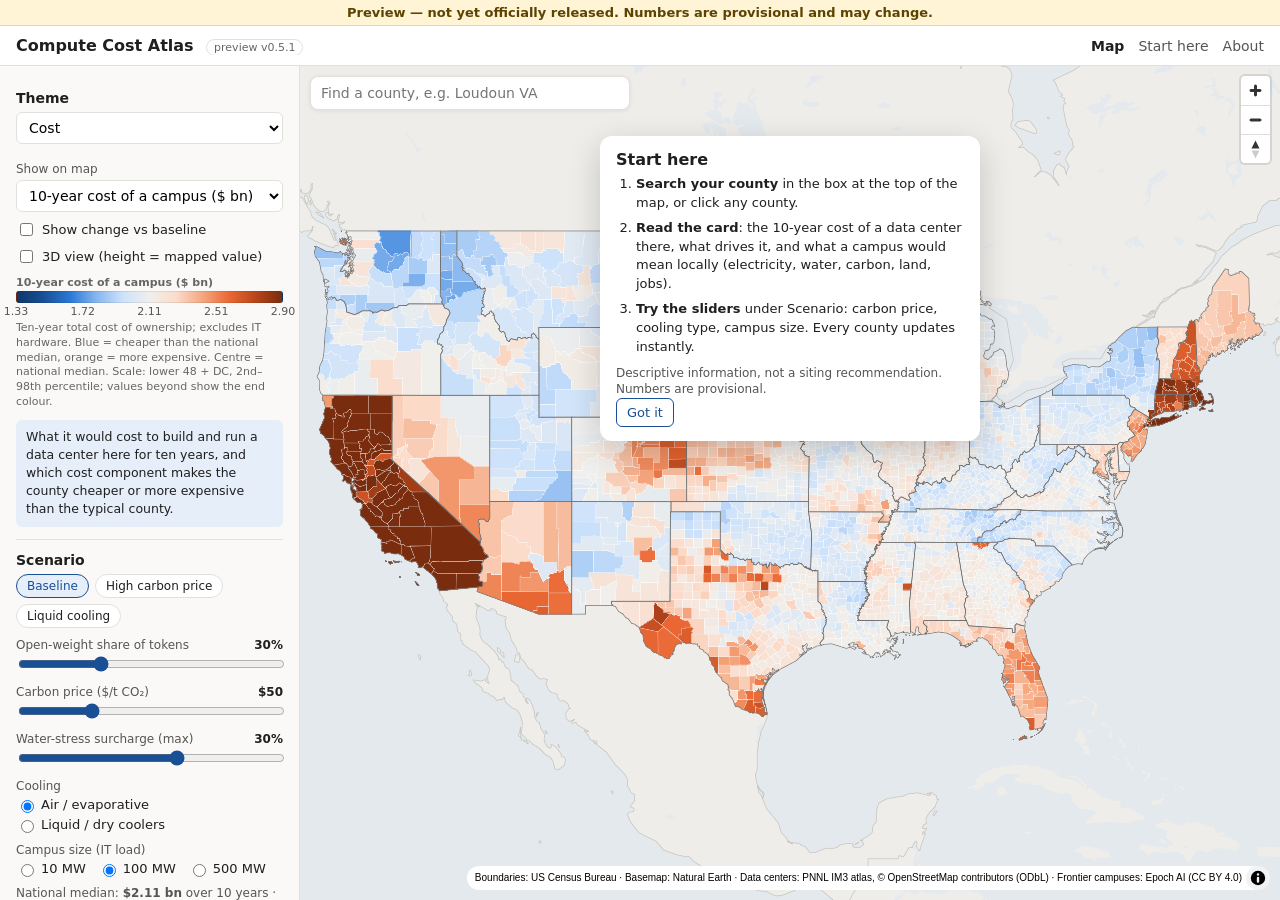
==== commit f5c8daee: "Preview v0.5.1: hover card, campus questions, share links, guide, citation, PNG export, Node 24 work" ====
--- a/web/index.html
+++ b/web/index.html
@@ -5,7 +5,7 @@
   <meta name="viewport" content="width=device-width, initial-scale=1">
   <meta name="robots" content="noindex, nofollow">
   <title>Compute Cost Atlas</title>
-  <meta name="description" content="County-level cost, carbon and water of hosting an AI data center in the United States (research prototype v0.3).">
+  <meta name="description" content="County-level cost, carbon and water of hosting an AI data center in the United States (research preview v0.5).">
   <link rel="stylesheet" href="vendor/maplibre-gl-4.7.1/maplibre-gl.css">
   <link rel="stylesheet" href="style.css">
 </head>
@@ -15,10 +15,11 @@
   <header class="topbar">
     <div class="brand">
       <strong>Compute Cost Atlas</strong>
-      <span class="tag">prototype v0.3</span>
+      <span class="tag">preview v0.5.1</span>
     </div>
     <nav>
       <a href="index.html" aria-current="page">Map</a>
+      <button id="open-guide" class="link-btn nav-btn" aria-label="Start here guide"><span class="long">Start here</span><span class="short">Guide</span></button>
       <a href="about.html">About</a>
       <button id="toggle-controls" class="only-mobile" aria-expanded="false" aria-controls="controls">Settings</button>
     </nav>
@@ -90,11 +91,14 @@
 
       <section>
         <div class="lbl">Data</div>
+        <button id="copy-link" class="link-btn">Copy link to this view</button>
+        <button id="download-map" class="link-btn">Download map image (PNG)</button>
         <button id="download-scenario" class="link-btn">Download current scenario (CSV)</button>
         <a class="link-btn" href="data/counties_baseline.csv" download>Download baseline table (CSV, CC BY 4.0)</a>
         <a class="link-btn" href="data/counties_pnnl_odbl.csv" download>Download data-center counts (CSV, ODbL)</a>
         <p class="note">Licences (provisional) and sources: <a href="about.html#data">About &amp; methods</a>. Costs exclude IT hardware (servers, GPUs).</p>
       </section>
+      <footer class="site-footer" id="site-footer"></footer>
     </aside>
 
     <div class="mapwrap">
@@ -106,6 +110,17 @@
       </div>
       <div id="map-legend" class="map-legend" aria-hidden="true"></div>
       <div id="tooltip" class="tooltip" hidden></div>
+      <div id="guide" class="guide" role="dialog" aria-modal="false" aria-labelledby="guide-title" hidden>
+        <h2 id="guide-title">Start here</h2>
+        <ol>
+          <li><b>Search your county</b> in the box at the top of the map, or click any county.</li>
+          <li><b>Read the card</b>: the 10-year cost of a data center there, what drives it, and what a campus would mean locally (electricity, water, carbon, land, jobs).</li>
+          <li><b>Try the sliders</b> under Scenario: carbon price, cooling type, campus size. Every county updates instantly.</li>
+        </ol>
+        <p class="note">Descriptive information, not a siting recommendation. Numbers are provisional.</p>
+        <button class="btn" id="guide-ok">Got it</button>
+      </div>
+      <div id="toast" class="toast" role="status" aria-live="polite" hidden></div>
       <div id="loading" class="loading">Loading 3,144 counties…</div>
     </div>
 
--- a/web/style.css
+++ b/web/style.css
@@ -189,3 +189,52 @@
 .vote-mode { border: 1px solid var(--line); border-radius: 6px; padding: 6px 10px 8px; margin: 8px 0 0; flex-direction: column; gap: 4px; }
 .vote-mode legend { font-size: 12px; color: var(--ink-2); padding: 0 4px; }
 .pending { background: #f4f3f0; border: 1px dashed #b9b6ae; border-radius: 6px; padding: 8px 10px; font-size: 12.5px; margin: 6px 0; }
+
+/* v0.4: hover card */
+.tooltip.tc { width: 284px; max-width: calc(100% - 8px); padding: 10px 12px 8px; border-radius: 10px; box-shadow: 0 6px 20px rgba(0,0,0,.14); font-size: 12px; color: var(--ink); }
+.tc-head b { display: block; font-size: 14px; line-height: 1.25; }
+.tc-head span { display: block; font-size: 11px; color: var(--ink-3); margin-top: 1px; }
+.tc-hero { display: grid; grid-template-columns: 1fr 1fr; gap: 8px; margin: 8px 0 6px; }
+.tc-big { font-size: 22px; font-weight: 700; line-height: 1.1; font-variant-numeric: tabular-nums; letter-spacing: -0.2px; }
+.tc-lab { font-size: 11px; color: var(--ink-2); margin-top: 2px; line-height: 1.3; }
+.tc-delta { display: inline-block; margin-left: 2px; padding: 0 5px; border-radius: 8px; background: #f1efe9; color: var(--ink); font-weight: 600; font-variant-numeric: tabular-nums; }
+.tc-pos { position: relative; margin: 2px 0 8px; }
+.tc-bar { height: 6px; border-radius: 3px; }
+.tc-mark { position: absolute; top: -3px; width: 3px; height: 12px; margin-left: -1.5px; background: var(--ink); border: 1px solid #fff; border-radius: 1px; }
+.tc-ends { display: flex; justify-content: space-between; font-size: 10px; color: var(--ink-3); margin-top: 2px; }
+.tc-chip { display: inline-block; white-space: nowrap; max-width: 100%; overflow: hidden; text-overflow: ellipsis; border-radius: 12px; padding: 3px 9px; font-size: 11.5px; margin-bottom: 8px; }
+.tc-stats { display: grid; grid-template-columns: 1fr 1fr; gap: 4px; }
+.tc-stats > div { background: var(--panel); border-radius: 6px; padding: 5px 7px; min-width: 0; }
+.tc-stats > div.hl { background: var(--accent-soft); box-shadow: inset 0 0 0 1px #9dbbe6; }
+.tc-stats span { display: block; font-size: 10.5px; color: var(--ink-2); line-height: 1.25; }
+.tc-stats b { display: block; font-size: 12.5px; font-variant-numeric: tabular-nums; line-height: 1.3; overflow-wrap: anywhere; }
+.tc-flag { font-size: 11px; color: var(--ink-2); margin-top: 6px; }
+.tc-foot { font-size: 11px; color: var(--accent); margin-top: 7px; text-align: right; }
+.tooltip.tc.docked { position: absolute; left: 8px !important; right: 8px; bottom: 34px; top: auto !important; width: auto; max-width: none; pointer-events: auto; z-index: 8; }
+.tooltip.tc.docked .tc-foot { display: flex; justify-content: space-between; align-items: center; text-align: left; }
+.tc-x { border: 0; background: none; font-size: 20px; color: var(--ink-3); padding: 0 4px; }
+.tc-unit { font-size: 11px; font-weight: 600; color: var(--ink-2); letter-spacing: 0; }
+.tooltip.tc .tc-chip b { display: inline; }
+
+/* v0.5: campus question cards, guide, footer, share */
+.qcard { border: 1px solid var(--line); border-radius: 8px; padding: 8px 10px; margin: 8px 0; background: #fff; }
+.qcard h4 { margin: 0 0 4px; font-size: 13px; }
+.qrow { display: flex; justify-content: space-between; gap: 10px; font-size: 12px; padding: 3px 0; border-bottom: 1px solid #f0eeea; }
+.qrow:last-of-type { border-bottom: 0; }
+.qrow span { color: var(--ink-2); }
+.qrow b { text-align: right; font-variant-numeric: tabular-nums; font-weight: 600; }
+.qcav { font-size: 11px; color: var(--ink-3); margin: 4px 0 0; line-height: 1.35; }
+.qnot { font-style: italic; }
+.nav-btn { display: inline; padding: 0; text-decoration: none; color: var(--ink-2); font-size: inherit; }
+.site-footer { font-size: 11.5px; color: var(--ink-2); line-height: 1.45; padding: 12px 0 4px; border-top: 1px solid var(--line); margin-top: 8px; }
+.site-footer p { margin: 0 0 6px; }
+.guide { position: absolute; z-index: 9; left: 50%; top: 70px; transform: translateX(-50%); width: min(380px, calc(100% - 24px));
+  background: #fff; border-radius: 12px; box-shadow: 0 10px 32px rgba(0,0,0,.18); padding: 14px 16px; }
+.guide h2 { font-size: 16px; margin: 0 0 6px; }
+.guide ol { margin: 0 0 6px; padding-left: 20px; font-size: 13px; line-height: 1.45; }
+.guide li { margin-bottom: 6px; }
+.toast { position: absolute; z-index: 10; left: 50%; bottom: 40px; transform: translateX(-50%); background: #1f1f1f; color: #fff;
+  border-radius: 16px; padding: 6px 14px; font-size: 12.5px; }
+.prof-actions { display: flex; flex-wrap: wrap; gap: 6px; }
+.nav-btn .short { display: none; }
+@media (max-width: 520px) { .nav-btn .long { display: none; } .nav-btn .short { display: inline; } }
